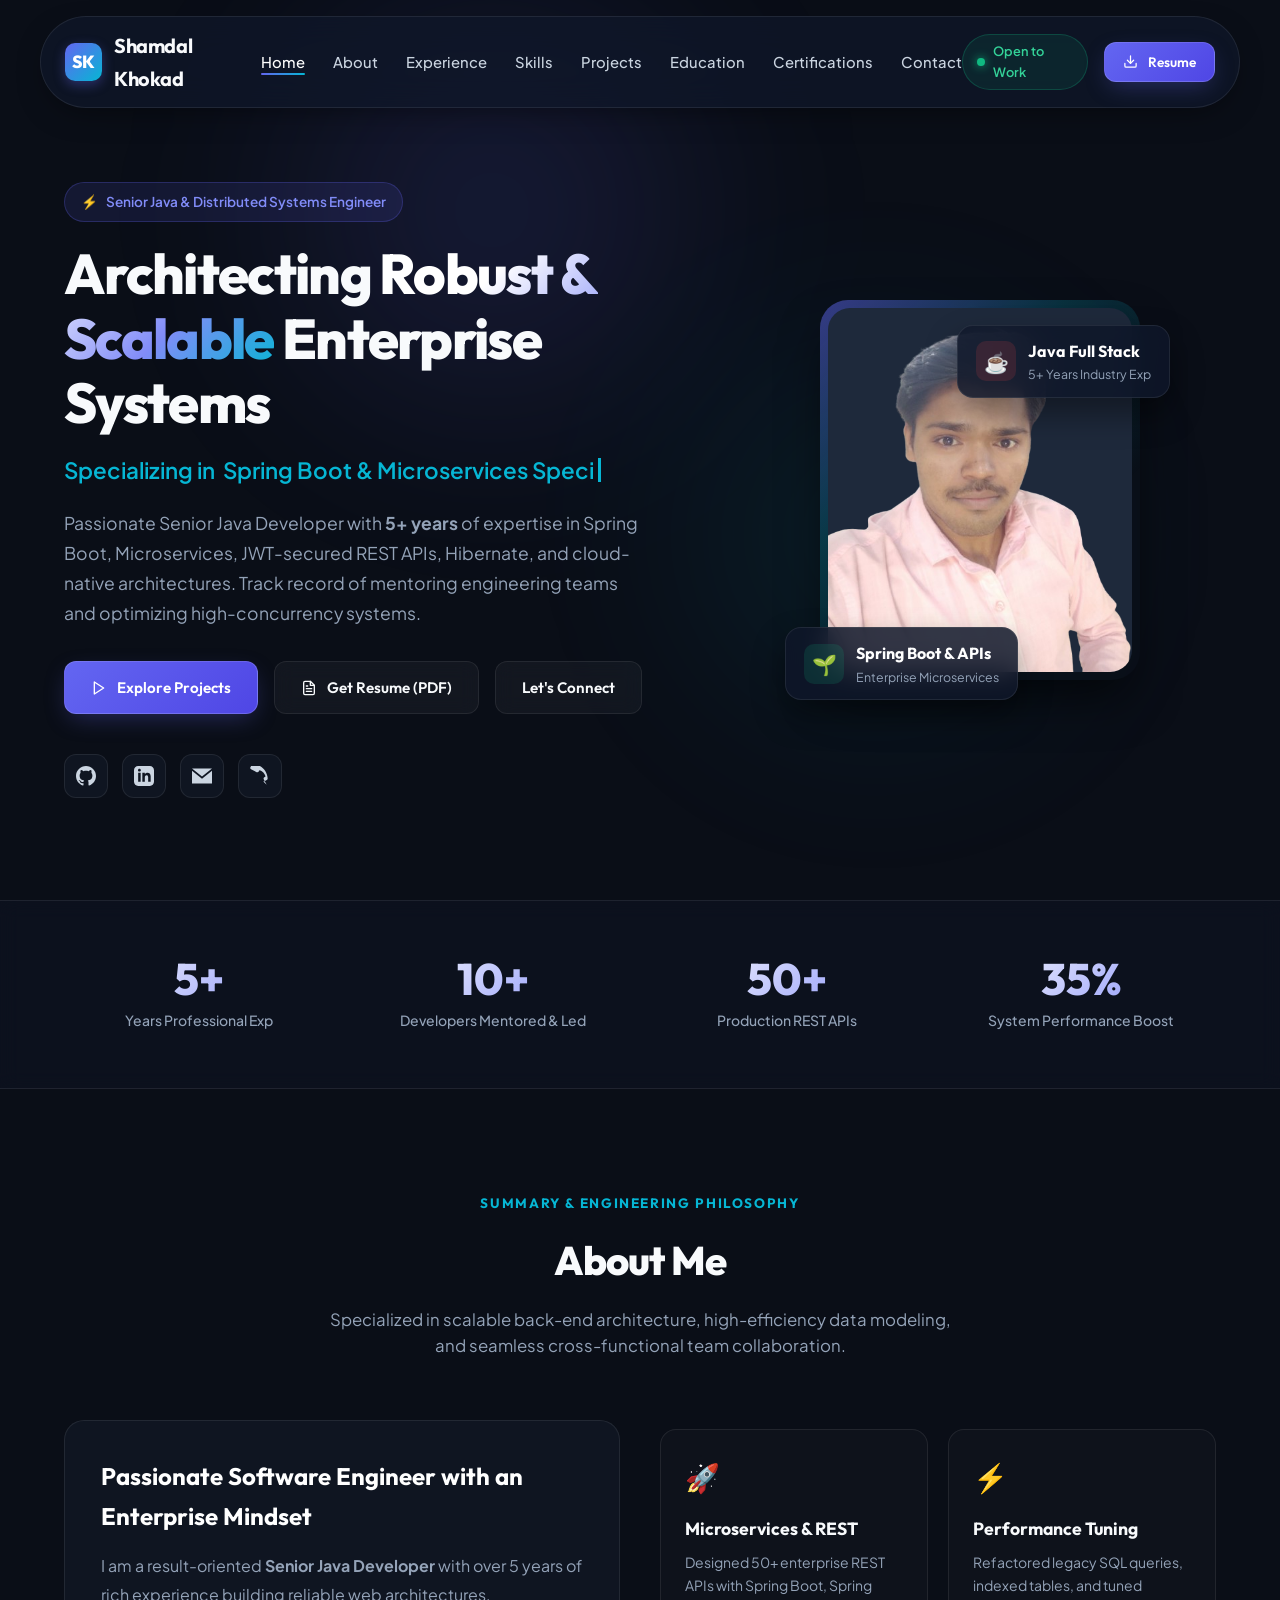
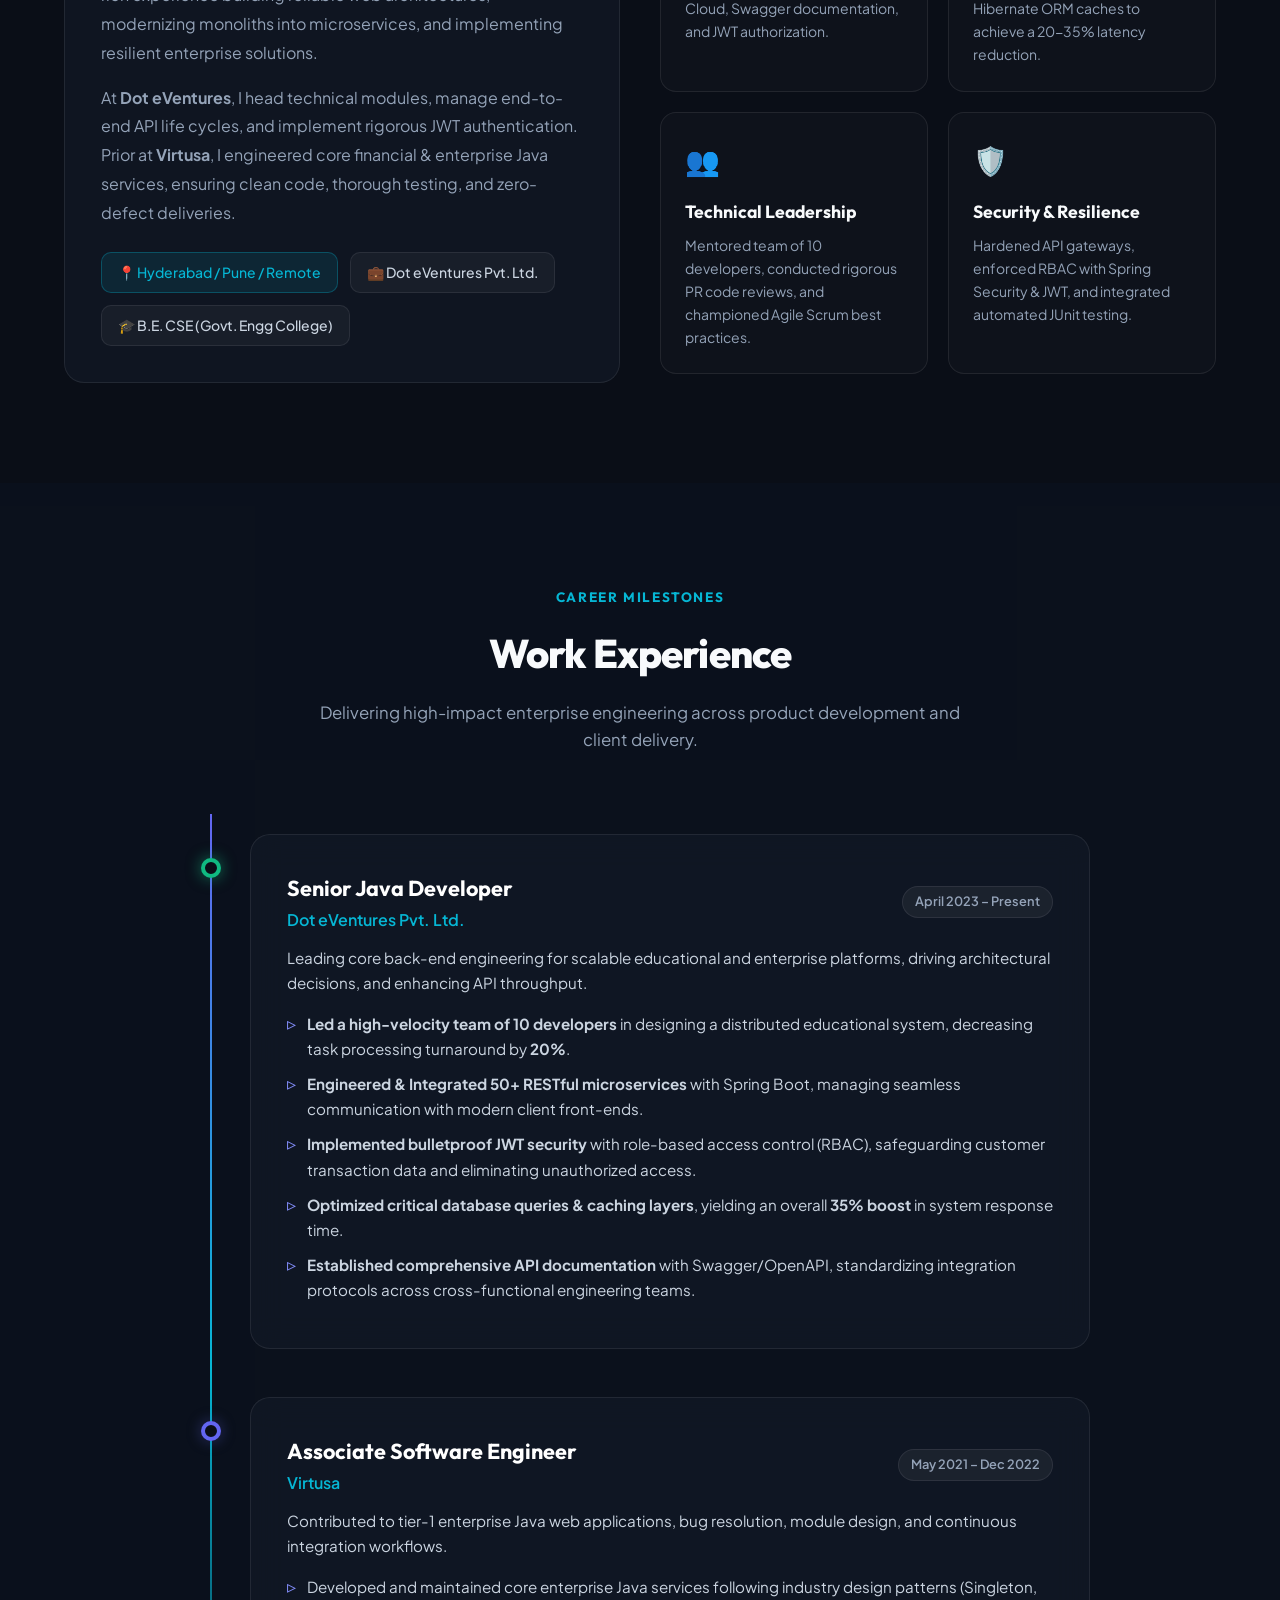
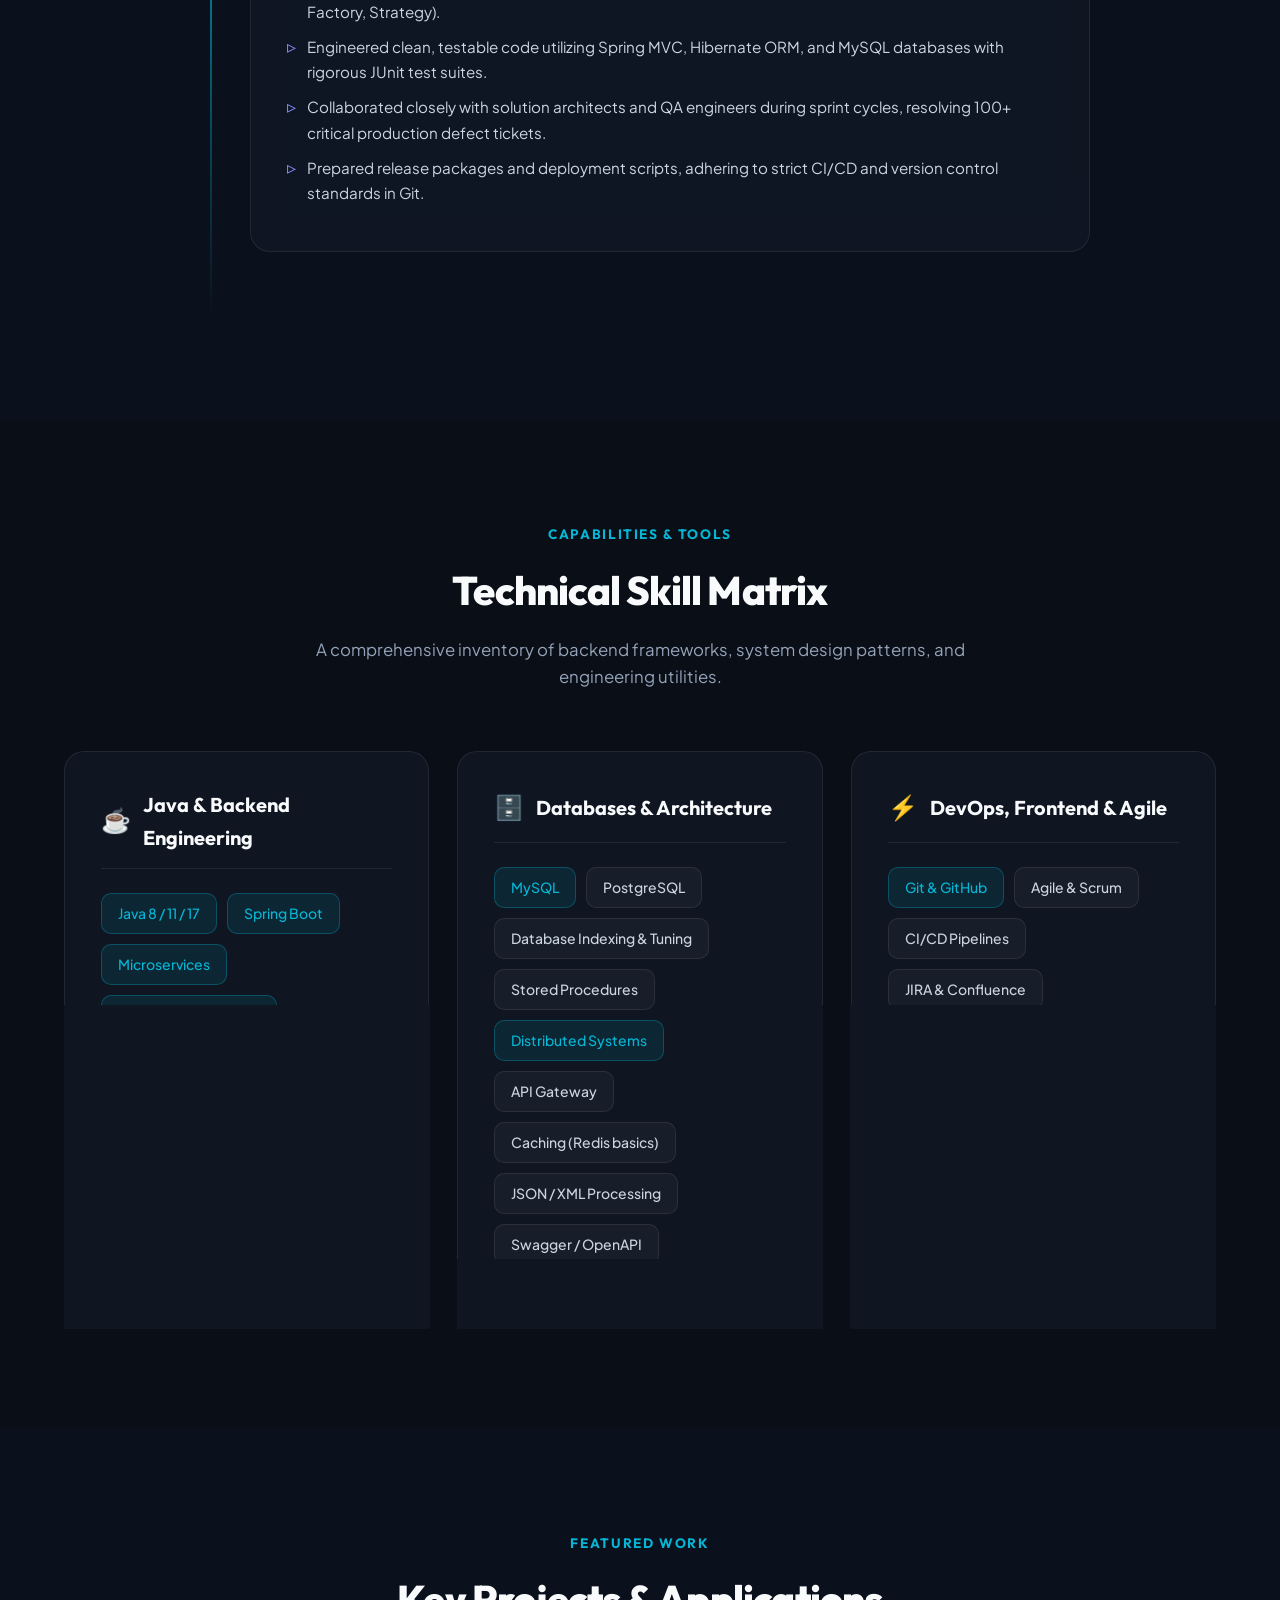
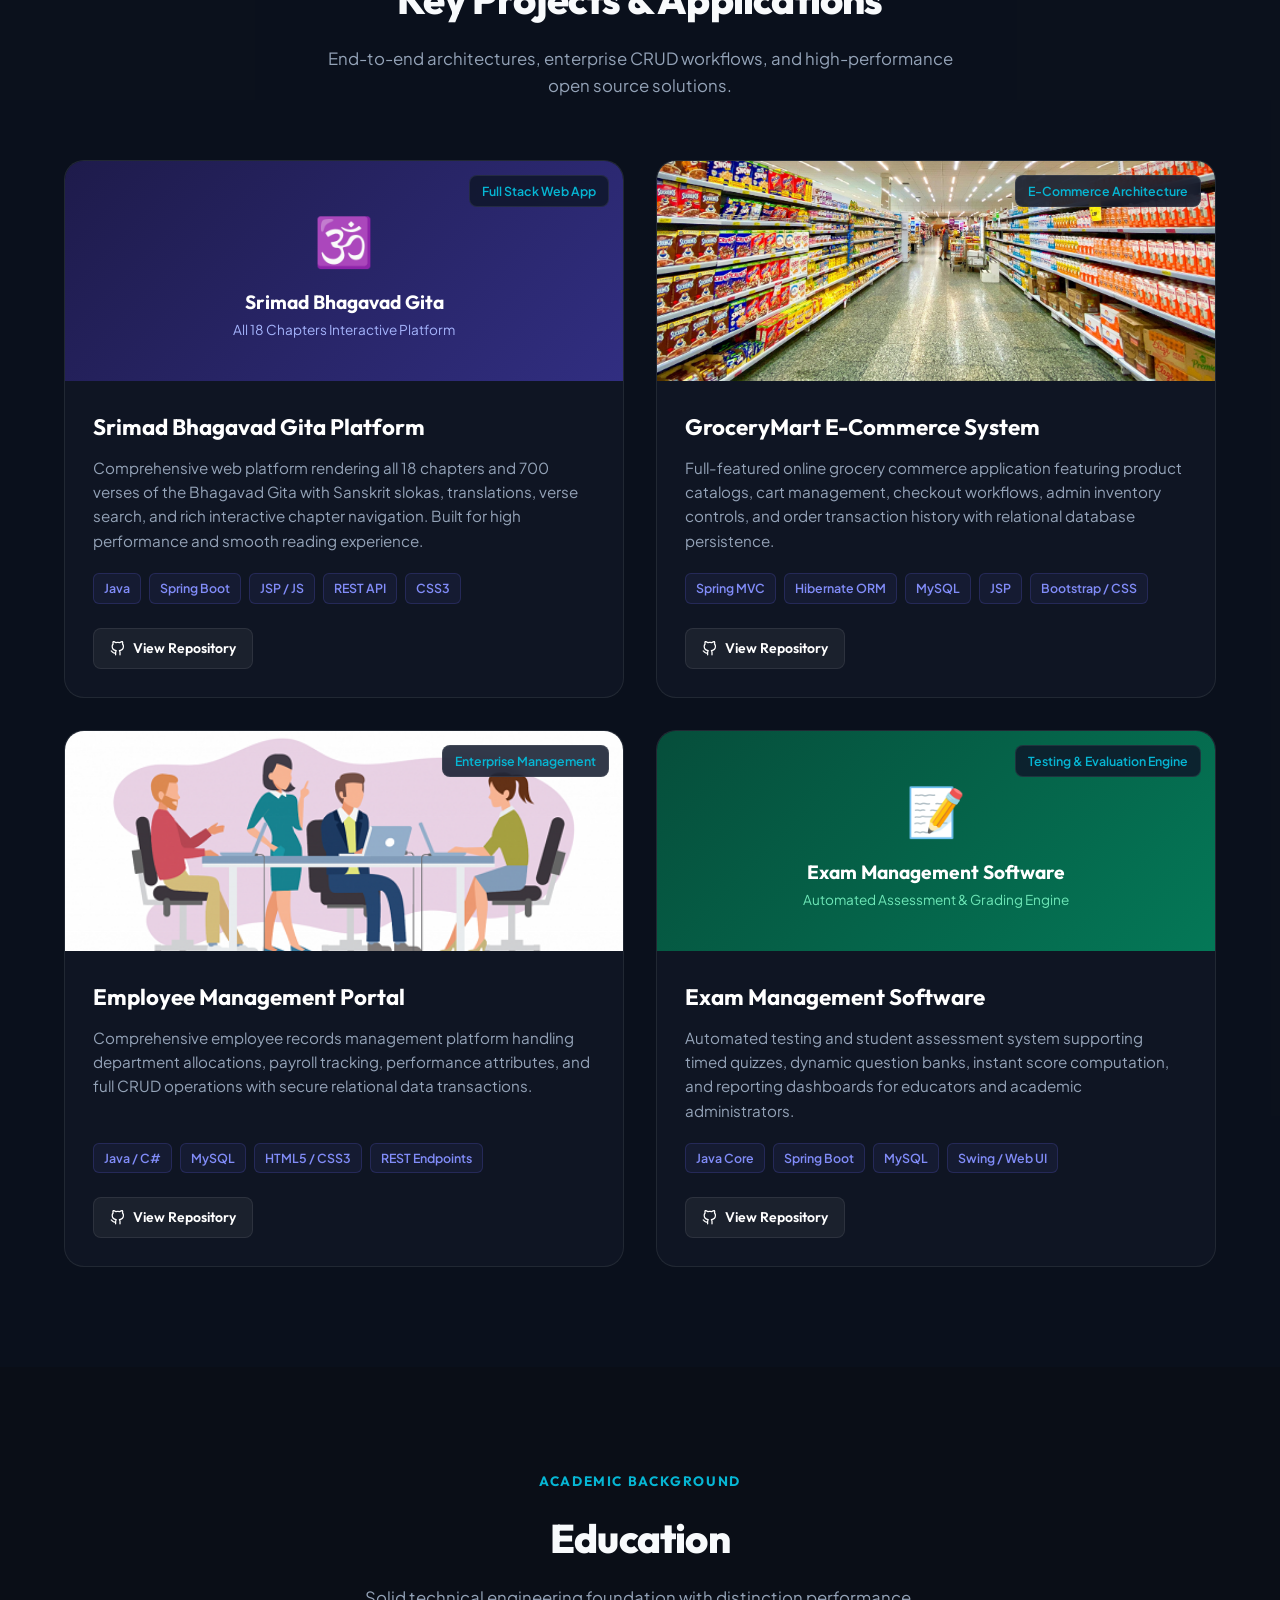
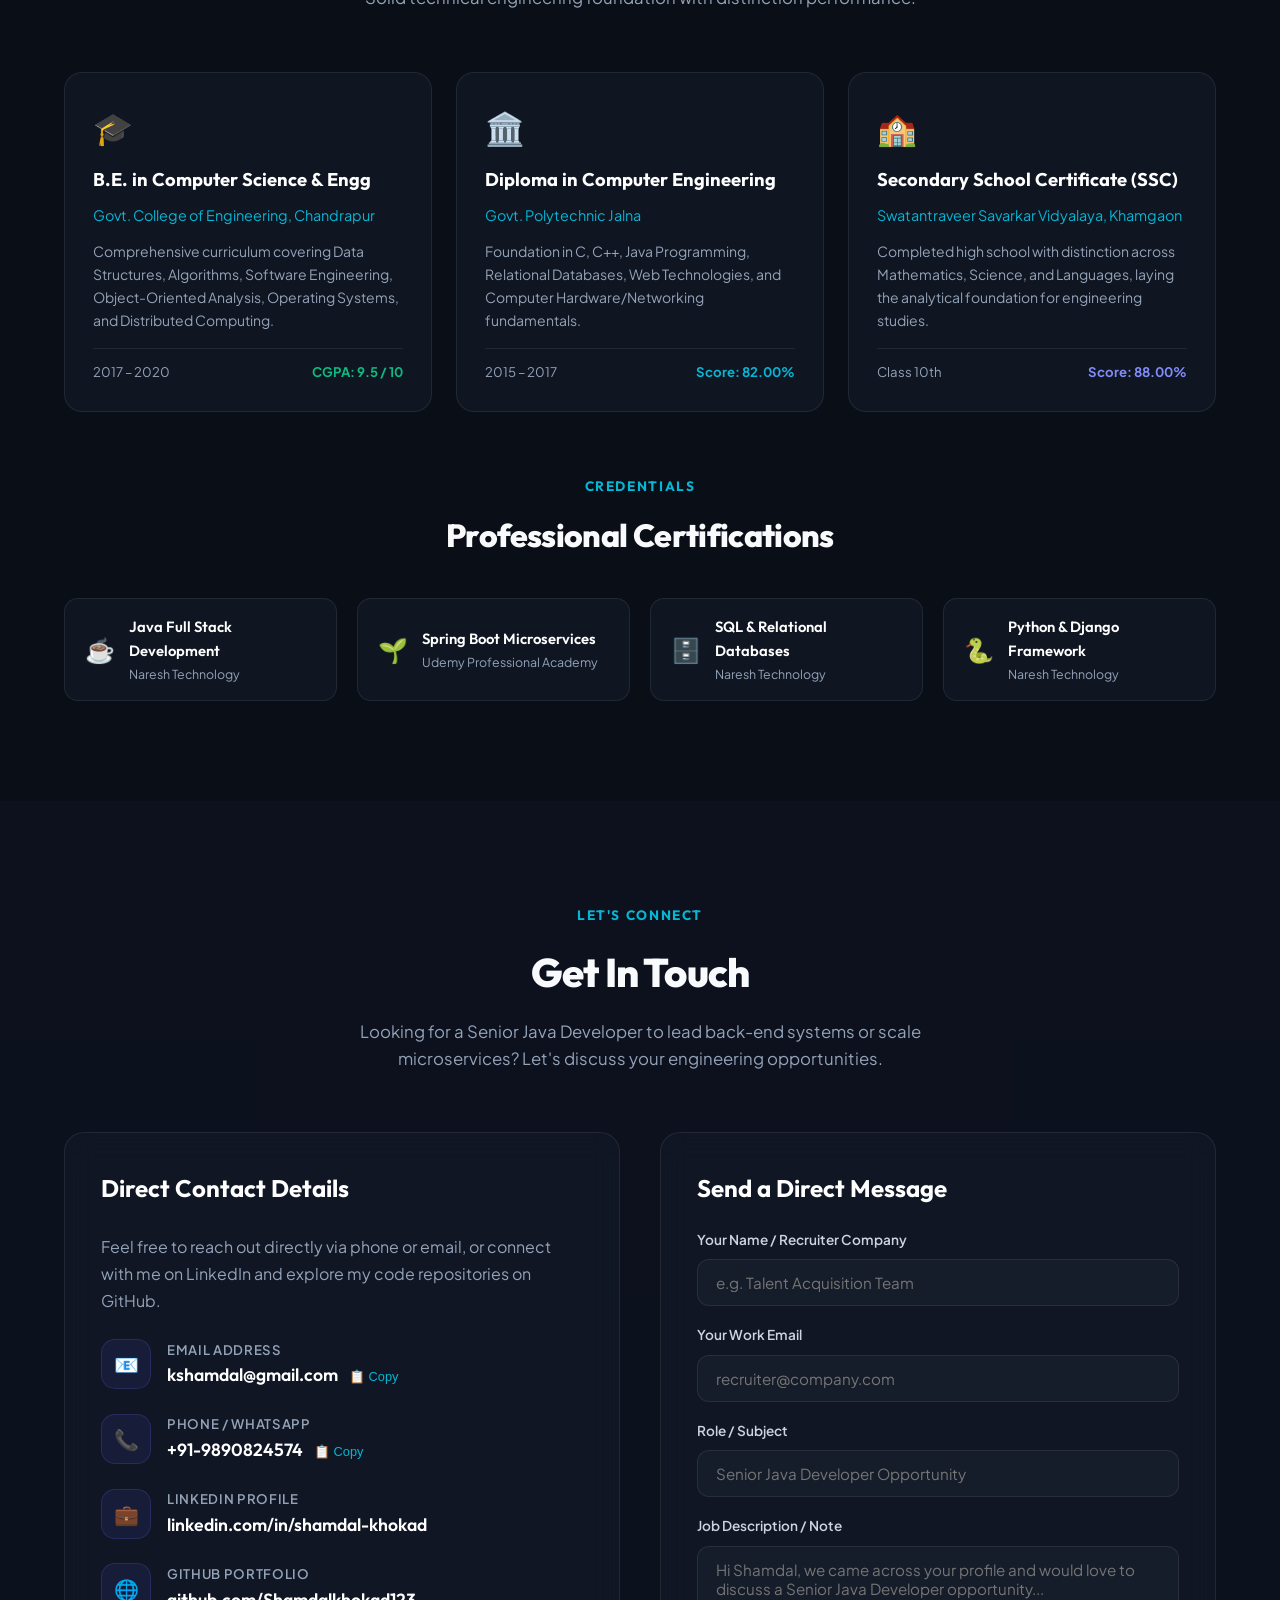
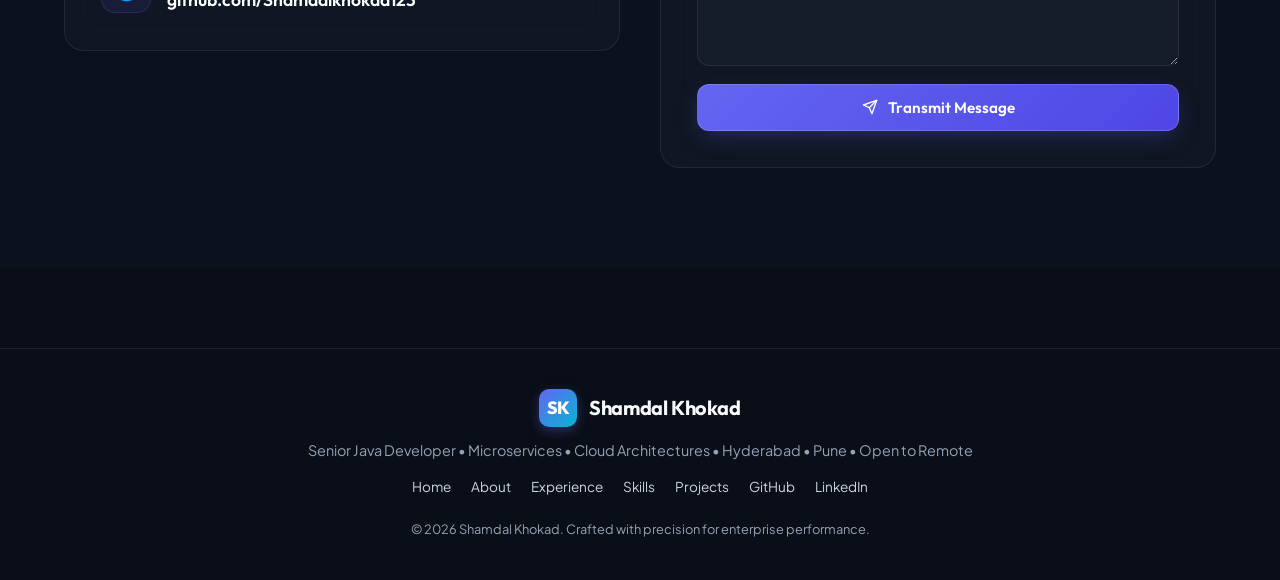
==== index.html @ 6d309935 "feat: modernize portfolio UI with dark obsidian theme, glassmorphic floating navbar, responsive layo" ====
<!DOCTYPE html>
<html lang="en">
<head>
  <meta charset="UTF-8">
  <meta name="viewport" content="width=device-width, initial-scale=1.0">
  <title>Shamdal Khokad | Senior Java Developer &amp; Full Stack Engineer</title>
  <meta name="description" content="Portfolio of Shamdal Khokad — Senior Software Engineer with 5+ years of experience specializing in Java, Spring Boot, Microservices, REST APIs, and High-Performance Cloud Architecture.">
  <link rel="icon" type="image/png" href="./src/main/resources/static/images/shamdalprofilephoto.png">

  <!-- Google Fonts & Stylesheets -->
  <link rel="preconnect" href="https://fonts.googleapis.com">
  <link rel="preconnect" href="https://fonts.gstatic.com" crossorigin>
  <link href="https://fonts.googleapis.com/css2?family=Outfit:wght@400;500;600;700;800&family=Plus+Jakarta+Sans:wght@300;400;500;600;700&family=JetBrains+Mono:wght@400;600&display=swap" rel="stylesheet">
  <link rel="stylesheet" href="./src/main/resources/static/css/welcomeCustom.css">
</head>
<body>

  <!-- Ambient Dynamic Glowing Orbs -->
  <div class="ambient-glow" aria-hidden="true"></div>

  <!-- Floating Glass Navbar -->
  <nav class="navbar" id="navbar">
    <a href="#hero" class="nav-brand">
      <div class="nav-logo-badge">SK</div>
      <span>Shamdal Khokad</span>
    </a>

    <ul class="nav-links" id="navLinks">
      <li><a href="#hero" class="nav-link active">Home</a></li>
      <li><a href="#about" class="nav-link">About</a></li>
      <li><a href="#experience" class="nav-link">Experience</a></li>
      <li><a href="#skills" class="nav-link">Skills</a></li>
      <li><a href="#projects" class="nav-link">Projects</a></li>
      <li><a href="#education" class="nav-link">Education</a></li>
      <li><a href="#certifications" class="nav-link">Certifications</a></li>
      <li><a href="#contact" class="nav-link">Contact</a></li>
    </ul>

    <div class="nav-actions">
      <div class="status-pill" title="Available for immediate Senior Java & Full Stack roles">
        <span class="status-dot"></span>
        <span>Open to Work</span>
      </div>
      <a href="./src/main/resources/static/images/Latest_Resume_2025.pdf" target="_blank" download class="btn btn-primary" style="padding: 8px 18px; font-size: 0.85rem;">
        <svg width="15" height="15" viewBox="0 0 24 24" fill="none" stroke="currentColor" stroke-width="2" stroke-linecap="round" stroke-linejoin="round"><path d="M21 15v4a2 2 0 0 1-2 2H5a2 2 0 0 1-2-2v-4"/><polyline points="7 10 12 15 17 10"/><line x1="12" y1="15" x2="12" y2="3"/></svg>
        <span>Resume</span>
      </a>
      <button class="nav-toggle" id="navToggle" aria-label="Toggle navigation">
        <svg width="24" height="24" viewBox="0 0 24 24" fill="none" stroke="currentColor" stroke-width="2" stroke-linecap="round" stroke-linejoin="round"><line x1="3" y1="12" x2="21" y2="12"/><line x1="3" y1="6" x2="21" y2="6"/><line x1="3" y1="18" x2="21" y2="18"/></svg>
      </button>
    </div>
  </nav>

  <!-- Hero Section -->
  <section class="hero" id="hero">
    <div class="container">
      <div class="hero-grid">
        <div class="hero-text-col">
          <div class="hero-badge">
            <span style="display:inline-block; animation: pulseDot 1.5s infinite;">⚡</span>
            <span>Senior Java &amp; Distributed Systems Engineer</span>
          </div>

          <h1 class="hero-title">
            Architecting <span class="gradient-text">Robust &amp; Scalable</span> Enterprise Systems
          </h1>

          <div class="hero-dynamic">
            <span>Specializing in&nbsp;</span>
            <span id="typingText" style="color: var(--accent-cyan);"></span><span class="typing-cursor"></span>
          </div>

          <p class="hero-description">
            Passionate Senior Java Developer with <strong>5+ years</strong> of expertise in Spring Boot, Microservices, JWT-secured REST APIs, Hibernate, and cloud-native architectures. Track record of mentoring engineering teams and optimizing high-concurrency systems.
          </p>

          <div class="hero-buttons">
            <a href="#projects" class="btn btn-primary">
              <svg width="16" height="16" viewBox="0 0 24 24" fill="none" stroke="currentColor" stroke-width="2" stroke-linecap="round" stroke-linejoin="round"><polygon points="5 3 19 12 5 21 5 3"/></svg>
              <span>Explore Projects</span>
            </a>
            <a href="./src/main/resources/static/images/Latest_Resume_2025.pdf" target="_blank" download class="btn btn-outline">
              <svg width="16" height="16" viewBox="0 0 24 24" fill="none" stroke="currentColor" stroke-width="2" stroke-linecap="round" stroke-linejoin="round"><path d="M14 2H6a2 2 0 0 0-2 2v16a2 2 0 0 0 2 2h12a2 2 0 0 0 2-2V8z"/><polyline points="14 2 14 8 20 8"/><line x1="16" y1="13" x2="8" y2="13"/><line x1="16" y1="17" x2="8" y2="17"/><polyline points="10 9 9 9 8 9"/></svg>
              <span>Get Resume (PDF)</span>
            </a>
            <a href="#contact" class="btn btn-outline">
              <span>Let's Connect</span>
            </a>
          </div>

          <div class="social-strip">
            <a href="https://github.com/Shamdalkhokad123" target="_blank" rel="noopener noreferrer" class="social-btn" title="GitHub Profile">
              <svg viewBox="0 0 24 24"><path d="M12 0c-6.626 0-12 5.373-12 12 0 5.302 3.438 9.8 8.207 11.387.599.111.793-.261.793-.577v-2.234c-3.338.726-4.033-1.416-4.033-1.416-.546-1.387-1.333-1.756-1.333-1.756-1.089-.745.083-.729.083-.729 1.205.084 1.839 1.237 1.839 1.237 1.07 1.834 2.807 1.304 3.492.997.107-.775.418-1.305.762-1.604-2.665-.305-5.467-1.334-5.467-5.931 0-1.311.469-2.381 1.236-3.221-.124-.303-.535-1.524.117-3.176 0 0 1.008-.322 3.301 1.23.957-.266 1.983-.399 3.003-.404 1.02.005 2.047.138 3.006.404 2.291-1.552 3.297-1.23 3.297-1.23.653 1.653.242 2.874.118 3.176.77.84 1.235 1.911 1.235 3.221 0 4.609-2.807 5.624-5.479 5.921.43.372.823 1.102.823 2.222v3.293c0 .319.192.694.801.576 4.765-1.589 8.199-6.086 8.199-11.386 0-6.627-5.373-12-12-12z"/></svg>
            </a>
            <a href="https://www.linkedin.com/in/shamdal-khokad" target="_blank" rel="noopener noreferrer" class="social-btn" title="LinkedIn Profile">
              <svg viewBox="0 0 24 24"><path d="M19 0h-14c-2.761 0-5 2.239-5 5v14c0 2.761 2.239 5 5 5h14c2.762 0 5-2.239 5-5v-14c0-2.761-2.238-5-5-5zm-11 19h-3v-11h3v11zm-1.5-12.268c-.966 0-1.75-.79-1.75-1.764s.784-1.764 1.75-1.764 1.75.79 1.75 1.764-.783 1.764-1.75 1.764zm13.5 12.268h-3v-5.604c0-3.368-4-3.113-4 0v5.604h-3v-11h3v1.765c1.396-2.586 7-2.777 7 2.476v6.759z"/></svg>
            </a>
            <a href="mailto:kshamdal@gmail.com" class="social-btn" title="Send Email">
              <svg viewBox="0 0 24 24"><path d="M12 12.713l-11.985-9.713h23.97l-11.985 9.713zm0 2.574l-12-9.725v15.438h24v-15.438l-12 9.725z"/></svg>
            </a>
            <a href="tel:+919890824574" class="social-btn" title="Phone Call">
              <svg viewBox="0 0 24 24"><path d="M20 22.621l-3.521-6.795c-.456-.88-.135-1.956.732-2.454l1.458-.838c-.375-1.427-1.397-3.411-2.67-4.685s-3.258-2.295-4.685-2.67l-.838 1.458c-.498.867-1.574 1.188-2.454.732l-6.795-3.521c-.88-.456-1.188-1.574-.732-2.454l1.5-2.61c.421-.734 1.229-1.168 2.072-1.114 9.171.587 16.518 7.934 17.105 17.105.054.843-.38 1.651-1.114 2.072l-2.61 1.5c-.88.456-1.956.135-2.454-.732z"/></svg>
            </a>
          </div>
        </div>

        <!-- Hero Visual Showcase -->
        <div class="hero-visual">
          <div class="avatar-wrapper">
            <img src="./src/main/resources/static/images/shamdalprofilephoto.png" alt="Shamdal Khokad" class="avatar-img">
            
            <!-- Floating Stat Badges -->
            <div class="float-card float-card-1">
              <div class="float-icon float-icon-spring">🌱</div>
              <div>
                <div class="float-title">Spring Boot &amp; APIs</div>
                <div class="float-sub">Enterprise Microservices</div>
              </div>
            </div>

            <div class="float-card float-card-2">
              <div class="float-icon float-icon-java">☕</div>
              <div>
                <div class="float-title">Java Full Stack</div>
                <div class="float-sub">5+ Years Industry Exp</div>
              </div>
            </div>
          </div>
        </div>
      </div>
    </div>
  </section>

  <!-- Live Metrics Counter Strip -->
  <section class="stats-strip">
    <div class="container">
      <div class="stats-grid">
        <div class="stat-item">
          <div class="stat-num"><span class="counter" data-target="5">0</span>+</div>
          <div class="stat-label">Years Professional Exp</div>
        </div>
        <div class="stat-item">
          <div class="stat-num"><span class="counter" data-target="10">0</span>+</div>
          <div class="stat-label">Developers Mentored &amp; Led</div>
        </div>
        <div class="stat-item">
          <div class="stat-num"><span class="counter" data-target="50">0</span>+</div>
          <div class="stat-label">Production REST APIs</div>
        </div>
        <div class="stat-item">
          <div class="stat-num"><span class="counter" data-target="35">0</span>%</div>
          <div class="stat-label">System Performance Boost</div>
        </div>
      </div>
    </div>
  </section>

  <!-- About Section -->
  <section class="section" id="about">
    <div class="container">
      <div class="section-header">
        <span class="section-tag">Summary &amp; Engineering Philosophy</span>
        <h2 class="section-title">About Me</h2>
        <p class="section-desc">Specialized in scalable back-end architecture, high-efficiency data modeling, and seamless cross-functional team collaboration.</p>
      </div>

      <div class="about-grid">
        <div class="glass-card">
          <h3 style="font-family: var(--font-heading); font-size: 1.5rem; margin-bottom: 16px; color: #fff;">
            Passionate Software Engineer with an Enterprise Mindset
          </h3>
          <p style="color: var(--text-muted); line-height: 1.8; margin-bottom: 16px;">
            I am a result-oriented <strong>Senior Java Developer</strong> with over 5 years of rich experience building reliable web architectures, modernizing monoliths into microservices, and implementing resilient enterprise solutions.
          </p>
          <p style="color: var(--text-muted); line-height: 1.8; margin-bottom: 24px;">
            At <strong>Dot eVentures</strong>, I head technical modules, manage end-to-end API life cycles, and implement rigorous JWT authentication. Prior at <strong>Virtusa</strong>, I engineered core financial &amp; enterprise Java services, ensuring clean code, thorough testing, and zero-defect deliveries.
          </p>
          <div style="display: flex; gap: 12px; flex-wrap: wrap;">
            <span class="skill-pill hot">📍 Hyderabad / Pune / Remote</span>
            <span class="skill-pill">💼 Dot eVentures Pvt. Ltd.</span>
            <span class="skill-pill">🎓 B.E. CSE (Govt. Engg College)</span>
          </div>
        </div>

        <div class="about-highlights">
          <div class="highlight-box">
            <span class="highlight-icon">🚀</span>
            <h4 class="highlight-title">Microservices &amp; REST</h4>
            <p class="highlight-desc">Designed 50+ enterprise REST APIs with Spring Boot, Spring Cloud, Swagger documentation, and JWT authorization.</p>
          </div>
          <div class="highlight-box">
            <span class="highlight-icon">⚡</span>
            <h4 class="highlight-title">Performance Tuning</h4>
            <p class="highlight-desc">Refactored legacy SQL queries, indexed tables, and tuned Hibernate ORM caches to achieve a 20-35% latency reduction.</p>
          </div>
          <div class="highlight-box">
            <span class="highlight-icon">👥</span>
            <h4 class="highlight-title">Technical Leadership</h4>
            <p class="highlight-desc">Mentored team of 10 developers, conducted rigorous PR code reviews, and championed Agile Scrum best practices.</p>
          </div>
          <div class="highlight-box">
            <span class="highlight-icon">🛡️</span>
            <h4 class="highlight-title">Security &amp; Resilience</h4>
            <p class="highlight-desc">Hardened API gateways, enforced RBAC with Spring Security &amp; JWT, and integrated automated JUnit testing.</p>
          </div>
        </div>
      </div>
    </div>
  </section>

  <!-- Work Experience Timeline -->
  <section class="section" id="experience" style="background: rgba(15, 23, 42, 0.3);">
    <div class="container">
      <div class="section-header">
        <span class="section-tag">Career Milestones</span>
        <h2 class="section-title">Work Experience</h2>
        <p class="section-desc">Delivering high-impact enterprise engineering across product development and client delivery.</p>
      </div>

      <div class="timeline">
        <!-- Experience 1: Dot eVentures -->
        <div class="timeline-item active">
          <div class="timeline-dot"></div>
          <div class="glass-card">
            <div class="timeline-header">
              <div>
                <h3 class="timeline-role">Senior Java Developer</h3>
                <div class="timeline-company">Dot eVentures Pvt. Ltd.</div>
              </div>
              <span class="timeline-date">April 2023 &ndash; Present</span>
            </div>
            <p style="color: var(--text-sub); font-size: 0.95rem; margin-bottom: 14px;">
              Leading core back-end engineering for scalable educational and enterprise platforms, driving architectural decisions, and enhancing API throughput.
            </p>
            <ul class="timeline-bullets">
              <li><strong>Led a high-velocity team of 10 developers</strong> in designing a distributed educational system, decreasing task processing turnaround by <strong>20%</strong>.</li>
              <li><strong>Engineered &amp; Integrated 50+ RESTful microservices</strong> with Spring Boot, managing seamless communication with modern client front-ends.</li>
              <li><strong>Implemented bulletproof JWT security</strong> with role-based access control (RBAC), safeguarding customer transaction data and eliminating unauthorized access.</li>
              <li><strong>Optimized critical database queries &amp; caching layers</strong>, yielding an overall <strong>35% boost</strong> in system response time.</li>
              <li><strong>Established comprehensive API documentation</strong> with Swagger/OpenAPI, standardizing integration protocols across cross-functional engineering teams.</li>
            </ul>
          </div>
        </div>

        <!-- Experience 2: Virtusa -->
        <div class="timeline-item">
          <div class="timeline-dot"></div>
          <div class="glass-card">
            <div class="timeline-header">
              <div>
                <h3 class="timeline-role">Associate Software Engineer</h3>
                <div class="timeline-company">Virtusa</div>
              </div>
              <span class="timeline-date">May 2021 &ndash; Dec 2022</span>
            </div>
            <p style="color: var(--text-sub); font-size: 0.95rem; margin-bottom: 14px;">
              Contributed to tier-1 enterprise Java web applications, bug resolution, module design, and continuous integration workflows.
            </p>
            <ul class="timeline-bullets">
              <li>Developed and maintained core enterprise Java services following industry design patterns (Singleton, Factory, Strategy).</li>
              <li>Engineered clean, testable code utilizing Spring MVC, Hibernate ORM, and MySQL databases with rigorous JUnit test suites.</li>
              <li>Collaborated closely with solution architects and QA engineers during sprint cycles, resolving 100+ critical production defect tickets.</li>
              <li>Prepared release packages and deployment scripts, adhering to strict CI/CD and version control standards in Git.</li>
            </ul>
          </div>
        </div>
      </div>
    </div>
  </section>

  <!-- Technical Skills Matrix -->
  <section class="section" id="skills">
    <div class="container">
      <div class="section-header">
        <span class="section-tag">Capabilities &amp; Tools</span>
        <h2 class="section-title">Technical Skill Matrix</h2>
        <p class="section-desc">A comprehensive inventory of backend frameworks, system design patterns, and engineering utilities.</p>
      </div>

      <div class="skills-grid">
        <!-- Backend Card -->
        <div class="glass-card">
          <div class="skill-category-title">
            <span style="font-size: 1.5rem;">☕</span>
            <span>Java &amp; Backend Engineering</span>
          </div>
          <div class="skill-badges">
            <span class="skill-pill hot">Java 8 / 11 / 17</span>
            <span class="skill-pill hot">Spring Boot</span>
            <span class="skill-pill hot">Microservices</span>
            <span class="skill-pill hot">RESTful Web Services</span>
            <span class="skill-pill">Spring MVC</span>
            <span class="skill-pill">Spring Security &amp; JWT</span>
            <span class="skill-pill">Hibernate / JPA</span>
            <span class="skill-pill">Design Patterns</span>
            <span class="skill-pill">Multithreading &amp; Concurrency</span>
            <span class="skill-pill">JUnit &amp; Mockito</span>
            <span class="skill-pill">Maven &amp; Gradle</span>
          </div>
        </div>

        <!-- Database & Cloud Card -->
        <div class="glass-card">
          <div class="skill-category-title">
            <span style="font-size: 1.5rem;">🗄️</span>
            <span>Databases &amp; Architecture</span>
          </div>
          <div class="skill-badges">
            <span class="skill-pill hot">MySQL</span>
            <span class="skill-pill">PostgreSQL</span>
            <span class="skill-pill">Database Indexing &amp; Tuning</span>
            <span class="skill-pill">Stored Procedures</span>
            <span class="skill-pill hot">Distributed Systems</span>
            <span class="skill-pill">API Gateway</span>
            <span class="skill-pill">Caching (Redis basics)</span>
            <span class="skill-pill">JSON / XML Processing</span>
            <span class="skill-pill">Swagger / OpenAPI</span>
          </div>
        </div>

        <!-- Frontend & DevOps Card -->
        <div class="glass-card">
          <div class="skill-category-title">
            <span style="font-size: 1.5rem;">⚡</span>
            <span>DevOps, Frontend &amp; Agile</span>
          </div>
          <div class="skill-badges">
            <span class="skill-pill hot">Git &amp; GitHub</span>
            <span class="skill-pill">Agile &amp; Scrum</span>
            <span class="skill-pill">CI/CD Pipelines</span>
            <span class="skill-pill">JIRA &amp; Confluence</span>
            <span class="skill-pill">JavaScript (ES6+)</span>
            <span class="skill-pill">HTML5 &amp; CSS3</span>
            <span class="skill-pill">JSP &amp; Thymeleaf</span>
            <span class="skill-pill">Postman API Testing</span>
            <span class="skill-pill">Linux Shell</span>
          </div>
        </div>
      </div>
    </div>
  </section>

  <!-- Featured Projects Showcase -->
  <section class="section" id="projects" style="background: rgba(15, 23, 42, 0.3);">
    <div class="container">
      <div class="section-header">
        <span class="section-tag">Featured Work</span>
        <h2 class="section-title">Key Projects &amp; Applications</h2>
        <p class="section-desc">End-to-end architectures, enterprise CRUD workflows, and high-performance open source solutions.</p>
      </div>

      <div class="projects-grid">
        <!-- Project 1: Bhagavad Gita App -->
        <div class="project-card">
          <div class="project-media" style="background: linear-gradient(135deg, #1e1b4b, #312e81); display:flex; align-items:center; justify-content:center; text-align:center; padding: 20px;">
            <div style="color: #c7d2fe;">
              <div style="font-size: 3rem; margin-bottom: 8px;">🕉️</div>
              <div style="font-family: var(--font-heading); font-weight:700; font-size:1.2rem; color:#fff;">Srimad Bhagavad Gita</div>
              <div style="font-size: 0.85rem; color: #a5b4fc;">All 18 Chapters Interactive Platform</div>
            </div>
            <span class="project-badge-top">Full Stack Web App</span>
          </div>
          <div class="project-content">
            <h3 class="project-title">Srimad Bhagavad Gita Platform</h3>
            <p class="project-desc">
              Comprehensive web platform rendering all 18 chapters and 700 verses of the Bhagavad Gita with Sanskrit slokas, translations, verse search, and rich interactive chapter navigation. Built for high performance and smooth reading experience.
            </p>
            <div class="project-tags">
              <span class="project-tag">Java</span>
              <span class="project-tag">Spring Boot</span>
              <span class="project-tag">JSP / JS</span>
              <span class="project-tag">REST API</span>
              <span class="project-tag">CSS3</span>
            </div>
            <div class="project-actions">
              <a href="https://github.com/Shamdalkhokad123/Srimad-Bhagavad-Gita-All-18-Chapters" target="_blank" rel="noopener noreferrer" class="project-link-btn">
                <svg width="15" height="15" viewBox="0 0 24 24" fill="none" stroke="currentColor" stroke-width="2" stroke-linecap="round" stroke-linejoin="round"><path d="M9 19c-5 1.5-5-2.5-7-3m14 6v-3.87a3.37 3.37 0 0 0-.94-2.61c3.14-.35 6.44-1.54 6.44-7A5.44 5.44 0 0 0 20 4.77 5.07 5.07 0 0 0 19.91 1S18.73.65 16 2.48a13.38 13.38 0 0 0-7 0C6.27.65 5.09 1 5.09 1A5.07 5.07 0 0 0 5 4.77a5.44 5.44 0 0 0-1.5 3.78c0 5.42 3.3 6.61 6.44 7A3.37 3.37 0 0 0 9 18.13V22"/></svg>
                <span>View Repository</span>
              </a>
            </div>
          </div>
        </div>

        <!-- Project 2: Grocery Mart -->
        <div class="project-card">
          <div class="project-media">
            <img src="./src/main/resources/static/images/grocerymart111.jpg" alt="Grocery Mart Web Application">
            <span class="project-badge-top">E-Commerce Architecture</span>
          </div>
          <div class="project-content">
            <h3 class="project-title">GroceryMart E-Commerce System</h3>
            <p class="project-desc">
              Full-featured online grocery commerce application featuring product catalogs, cart management, checkout workflows, admin inventory controls, and order transaction history with relational database persistence.
            </p>
            <div class="project-tags">
              <span class="project-tag">Spring MVC</span>
              <span class="project-tag">Hibernate ORM</span>
              <span class="project-tag">MySQL</span>
              <span class="project-tag">JSP</span>
              <span class="project-tag">Bootstrap / CSS</span>
            </div>
            <div class="project-actions">
              <a href="https://github.com/Shamdalkhokad123/GroceryMart" target="_blank" rel="noopener noreferrer" class="project-link-btn">
                <svg width="15" height="15" viewBox="0 0 24 24" fill="none" stroke="currentColor" stroke-width="2" stroke-linecap="round" stroke-linejoin="round"><path d="M9 19c-5 1.5-5-2.5-7-3m14 6v-3.87a3.37 3.37 0 0 0-.94-2.61c3.14-.35 6.44-1.54 6.44-7A5.44 5.44 0 0 0 20 4.77 5.07 5.07 0 0 0 19.91 1S18.73.65 16 2.48a13.38 13.38 0 0 0-7 0C6.27.65 5.09 1 5.09 1A5.07 5.07 0 0 0 5 4.77a5.44 5.44 0 0 0-1.5 3.78c0 5.42 3.3 6.61 6.44 7A3.37 3.37 0 0 0 9 18.13V22"/></svg>
                <span>View Repository</span>
              </a>
            </div>
          </div>
        </div>

        <!-- Project 3: Employee Management System -->
        <div class="project-card">
          <div class="project-media">
            <img src="./src/main/resources/static/images/employeemanagementsystem.png" alt="Employee Management System">
            <span class="project-badge-top">Enterprise Management</span>
          </div>
          <div class="project-content">
            <h3 class="project-title">Employee Management Portal</h3>
            <p class="project-desc">
              Comprehensive employee records management platform handling department allocations, payroll tracking, performance attributes, and full CRUD operations with secure relational data transactions.
            </p>
            <div class="project-tags">
              <span class="project-tag">Java / C#</span>
              <span class="project-tag">MySQL</span>
              <span class="project-tag">HTML5 / CSS3</span>
              <span class="project-tag">REST Endpoints</span>
            </div>
            <div class="project-actions">
              <a href="https://github.com/Shamdalkhokad123/Employee-management-sham" target="_blank" rel="noopener noreferrer" class="project-link-btn">
                <svg width="15" height="15" viewBox="0 0 24 24" fill="none" stroke="currentColor" stroke-width="2" stroke-linecap="round" stroke-linejoin="round"><path d="M9 19c-5 1.5-5-2.5-7-3m14 6v-3.87a3.37 3.37 0 0 0-.94-2.61c3.14-.35 6.44-1.54 6.44-7A5.44 5.44 0 0 0 20 4.77 5.07 5.07 0 0 0 19.91 1S18.73.65 16 2.48a13.38 13.38 0 0 0-7 0C6.27.65 5.09 1 5.09 1A5.07 5.07 0 0 0 5 4.77a5.44 5.44 0 0 0-1.5 3.78c0 5.42 3.3 6.61 6.44 7A3.37 3.37 0 0 0 9 18.13V22"/></svg>
                <span>View Repository</span>
              </a>
            </div>
          </div>
        </div>

        <!-- Project 4: Exam Management Software -->
        <div class="project-card">
          <div class="project-media" style="background: linear-gradient(135deg, #064e3b, #047857); display:flex; align-items:center; justify-content:center; text-align:center; padding: 20px;">
            <div style="color: #a7f3d0;">
              <div style="font-size: 3rem; margin-bottom: 8px;">📝</div>
              <div style="font-family: var(--font-heading); font-weight:700; font-size:1.2rem; color:#fff;">Exam Management Software</div>
              <div style="font-size: 0.85rem; color: #6ee7b7;">Automated Assessment &amp; Grading Engine</div>
            </div>
            <span class="project-badge-top">Testing &amp; Evaluation Engine</span>
          </div>
          <div class="project-content">
            <h3 class="project-title">Exam Management Software</h3>
            <p class="project-desc">
              Automated testing and student assessment system supporting timed quizzes, dynamic question banks, instant score computation, and reporting dashboards for educators and academic administrators.
            </p>
            <div class="project-tags">
              <span class="project-tag">Java Core</span>
              <span class="project-tag">Spring Boot</span>
              <span class="project-tag">MySQL</span>
              <span class="project-tag">Swing / Web UI</span>
            </div>
            <div class="project-actions">
              <a href="https://github.com/Shamdalkhokad123/Exam-Management-Software" target="_blank" rel="noopener noreferrer" class="project-link-btn">
                <svg width="15" height="15" viewBox="0 0 24 24" fill="none" stroke="currentColor" stroke-width="2" stroke-linecap="round" stroke-linejoin="round"><path d="M9 19c-5 1.5-5-2.5-7-3m14 6v-3.87a3.37 3.37 0 0 0-.94-2.61c3.14-.35 6.44-1.54 6.44-7A5.44 5.44 0 0 0 20 4.77 5.07 5.07 0 0 0 19.91 1S18.73.65 16 2.48a13.38 13.38 0 0 0-7 0C6.27.65 5.09 1 5.09 1A5.07 5.07 0 0 0 5 4.77a5.44 5.44 0 0 0-1.5 3.78c0 5.42 3.3 6.61 6.44 7A3.37 3.37 0 0 0 9 18.13V22"/></svg>
                <span>View Repository</span>
              </a>
            </div>
          </div>
        </div>
      </div>
    </div>
  </section>

  <!-- Education & Certifications Section -->
  <section class="section" id="education">
    <div class="container">
      <div class="section-header">
        <span class="section-tag">Academic Background</span>
        <h2 class="section-title">Education</h2>
        <p class="section-desc">Solid technical engineering foundation with distinction performance.</p>
      </div>

      <div class="edu-grid">
        <div class="edu-card">
          <div style="font-size: 2rem; margin-bottom: 12px;">🎓</div>
          <h3 class="edu-degree">B.E. in Computer Science &amp; Engg</h3>
          <div class="edu-inst">Govt. College of Engineering, Chandrapur</div>
          <p style="color: var(--text-muted); font-size: 0.875rem; margin-bottom: 16px;">
            Comprehensive curriculum covering Data Structures, Algorithms, Software Engineering, Object-Oriented Analysis, Operating Systems, and Distributed Computing.
          </p>
          <div class="edu-meta">
            <span>2017 &ndash; 2020</span>
            <strong style="color: var(--accent-emerald);">CGPA: 9.5 / 10</strong>
          </div>
        </div>

        <div class="edu-card">
          <div style="font-size: 2rem; margin-bottom: 12px;">🏛️</div>
          <h3 class="edu-degree">Diploma in Computer Engineering</h3>
          <div class="edu-inst">Govt. Polytechnic Jalna</div>
          <p style="color: var(--text-muted); font-size: 0.875rem; margin-bottom: 16px;">
            Foundation in C, C++, Java Programming, Relational Databases, Web Technologies, and Computer Hardware/Networking fundamentals.
          </p>
          <div class="edu-meta">
            <span>2015 &ndash; 2017</span>
            <strong style="color: var(--accent-cyan);">Score: 82.00%</strong>
          </div>
        </div>

        <div class="edu-card">
          <div style="font-size: 2rem; margin-bottom: 12px;">🏫</div>
          <h3 class="edu-degree">Secondary School Certificate (SSC)</h3>
          <div class="edu-inst">Swatantraveer Savarkar Vidyalaya, Khamgaon</div>
          <p style="color: var(--text-muted); font-size: 0.875rem; margin-bottom: 16px;">
            Completed high school with distinction across Mathematics, Science, and Languages, laying the analytical foundation for engineering studies.
          </p>
          <div class="edu-meta">
            <span>Class 10th</span>
            <strong style="color: var(--primary-light);">Score: 88.00%</strong>
          </div>
        </div>
      </div>

      <!-- Certifications Sub-block -->
      <div id="certifications" style="margin-top: 60px;">
        <div class="section-header" style="margin-bottom: 36px;">
          <span class="section-tag">Credentials</span>
          <h2 class="section-title" style="font-size: 2rem;">Professional Certifications</h2>
        </div>

        <div class="certs-grid">
          <div class="cert-pill-card">
            <span class="cert-icon">☕</span>
            <div>
              <div class="cert-name">Java Full Stack Development</div>
              <div class="cert-issuer">Naresh Technology</div>
            </div>
          </div>

          <div class="cert-pill-card">
            <span class="cert-icon">🌱</span>
            <div>
              <div class="cert-name">Spring Boot Microservices</div>
              <div class="cert-issuer">Udemy Professional Academy</div>
            </div>
          </div>

          <div class="cert-pill-card">
            <span class="cert-icon">🗄️</span>
            <div>
              <div class="cert-name">SQL &amp; Relational Databases</div>
              <div class="cert-issuer">Naresh Technology</div>
            </div>
          </div>

          <div class="cert-pill-card">
            <span class="cert-icon">🐍</span>
            <div>
              <div class="cert-name">Python &amp; Django Framework</div>
              <div class="cert-issuer">Naresh Technology</div>
            </div>
          </div>
        </div>
      </div>
    </div>
  </section>

  <!-- Contact & Get In Touch Section -->
  <section class="section" id="contact" style="background: rgba(15, 23, 42, 0.4);">
    <div class="container">
      <div class="section-header">
        <span class="section-tag">Let's Connect</span>
        <h2 class="section-title">Get In Touch</h2>
        <p class="section-desc">Looking for a Senior Java Developer to lead back-end systems or scale microservices? Let's discuss your engineering opportunities.</p>
      </div>

      <div class="contact-wrapper">
        <div class="glass-card contact-info-card">
          <h3 style="font-family: var(--font-heading); font-size: 1.5rem; color: #fff;">Direct Contact Details</h3>
          <p style="color: var(--text-muted); line-height: 1.7;">
            Feel free to reach out directly via phone or email, or connect with me on LinkedIn and explore my code repositories on GitHub.
          </p>

          <div class="contact-item">
            <div class="contact-icon-box">📧</div>
            <div>
              <div class="contact-item-title">Email Address</div>
              <a href="mailto:kshamdal@gmail.com" class="contact-item-value" id="emailLink">kshamdal@gmail.com</a>
              <button class="copy-btn" onclick="copyText('kshamdal@gmail.com', this)" title="Copy Email" style="margin-left: 8px; background: transparent; border: none; color: var(--accent-cyan); cursor: pointer; font-size: 0.8rem;">📋 Copy</button>
            </div>
          </div>

          <div class="contact-item">
            <div class="contact-icon-box">📞</div>
            <div>
              <div class="contact-item-title">Phone / WhatsApp</div>
              <a href="tel:+919890824574" class="contact-item-value">+91-9890824574</a>
              <button class="copy-btn" onclick="copyText('+919890824574', this)" title="Copy Phone" style="margin-left: 8px; background: transparent; border: none; color: var(--accent-cyan); cursor: pointer; font-size: 0.8rem;">📋 Copy</button>
            </div>
          </div>

          <div class="contact-item">
            <div class="contact-icon-box">💼</div>
            <div>
              <div class="contact-item-title">LinkedIn Profile</div>
              <a href="https://www.linkedin.com/in/shamdal-khokad" target="_blank" rel="noopener noreferrer" class="contact-item-value">linkedin.com/in/shamdal-khokad</a>
            </div>
          </div>

          <div class="contact-item">
            <div class="contact-icon-box">🌐</div>
            <div>
              <div class="contact-item-title">GitHub Portfolio</div>
              <a href="https://github.com/Shamdalkhokad123" target="_blank" rel="noopener noreferrer" class="contact-item-value">github.com/Shamdalkhokad123</a>
            </div>
          </div>
        </div>

        <!-- Interactive Contact Form -->
        <div class="glass-card">
          <h3 style="font-family: var(--font-heading); font-size: 1.5rem; color: #fff; margin-bottom: 20px;">Send a Direct Message</h3>
          <form class="contact-form" id="contactForm" onsubmit="handleContactSubmit(event)">
            <div class="form-group">
              <label for="name">Your Name / Recruiter Company</label>
              <input type="text" id="name" class="form-control" placeholder="e.g. Talent Acquisition Team" required>
            </div>
            <div class="form-group">
              <label for="email">Your Work Email</label>
              <input type="email" id="email" class="form-control" placeholder="recruiter@company.com" required>
            </div>
            <div class="form-group">
              <label for="subject">Role / Subject</label>
              <input type="text" id="subject" class="form-control" placeholder="Senior Java Developer Opportunity" required>
            </div>
            <div class="form-group">
              <label for="message">Job Description / Note</label>
              <textarea id="message" class="form-control" placeholder="Hi Shamdal, we came across your profile and would love to discuss a Senior Java Developer opportunity..." required></textarea>
            </div>
            <button type="submit" class="btn btn-primary" style="width: 100%;">
              <svg width="16" height="16" viewBox="0 0 24 24" fill="none" stroke="currentColor" stroke-width="2" stroke-linecap="round" stroke-linejoin="round"><line x1="22" y1="2" x2="11" y2="13"/><polygon points="22 2 15 22 11 13 2 9 22 2"/></svg>
              <span>Transmit Message</span>
            </button>
            <div id="formFeedback" style="display: none; padding: 12px; border-radius: 8px; font-size: 0.9rem; text-align: center; margin-top: 10px;"></div>
          </form>
        </div>
      </div>
    </div>
  </section>

  <!-- Modern Clean Footer -->
  <footer class="footer">
    <div class="container">
      <div class="nav-brand" style="justify-content: center; margin-bottom: 12px;">
        <div class="nav-logo-badge">SK</div>
        <span>Shamdal Khokad</span>
      </div>
      <p class="footer-text">
        Senior Java Developer &bull; Microservices &bull; Cloud Architectures &bull; Hyderabad &bull; Pune &bull; Open to Remote
      </p>
      <div class="footer-links">
        <a href="#hero">Home</a>
        <a href="#about">About</a>
        <a href="#experience">Experience</a>
        <a href="#skills">Skills</a>
        <a href="#projects">Projects</a>
        <a href="https://github.com/Shamdalkhokad123" target="_blank" rel="noopener noreferrer">GitHub</a>
        <a href="https://www.linkedin.com/in/shamdal-khokad" target="_blank" rel="noopener noreferrer">LinkedIn</a>
      </div>
      <p style="color: var(--text-muted); font-size: 0.8rem; margin-top: 20px;">
        &copy; 2026 Shamdal Khokad. Crafted with precision for enterprise performance.
      </p>
    </div>
  </footer>

  <!-- Interactive JavaScript -->
  <script>
    // Typing Animation
    const roles = [
      "Spring Boot & Microservices Specialist",
      "High-Performance REST API Engineer",
      "Enterprise Full Stack Developer",
      "Distributed Systems Architect"
    ];
    let roleIdx = 0;
    let charIdx = 0;
    let isDeleting = false;
    const typingElem = document.getElementById("typingText");

    function typeEffect() {
      if (!typingElem) return;
      const currentRole = roles[roleIdx];
      
      if (isDeleting) {
        typingElem.textContent = currentRole.substring(0, charIdx - 1);
        charIdx--;
      } else {
        typingElem.textContent = currentRole.substring(0, charIdx + 1);
        charIdx++;
      }

      let speed = isDeleting ? 40 : 80;

      if (!isDeleting && charIdx === currentRole.length) {
        speed = 1800; // Pause at end of text
        isDeleting = true;
      } else if (isDeleting && charIdx === 0) {
        isDeleting = false;
        roleIdx = (roleIdx + 1) % roles.length;
        speed = 400; // Pause before typing next
      }

      setTimeout(typeEffect, speed);
    }

    // Number Counter Animation
    function animateCounters() {
      const counters = document.querySelectorAll(".counter");
      const speed = 40;

      counters.forEach(counter => {
        const updateCount = () => {
          const target = +counter.getAttribute("data-target");
          const count = +counter.innerText;
          const inc = target / speed;

          if (count < target) {
            counter.innerText = Math.ceil(count + inc);
            setTimeout(updateCount, 30);
          } else {
            counter.innerText = target;
          }
        };
        updateCount();
      });
    }

    // Intersection Observer for Counters
    const statsSection = document.querySelector(".stats-strip");
    if (statsSection) {
      let triggered = false;
      const observer = new IntersectionObserver((entries) => {
        entries.forEach(entry => {
          if (entry.isIntersecting && !triggered) {
            triggered = true;
            animateCounters();
          }
        });
      }, { threshold: 0.4 });
      observer.observe(statsSection);
    }

    // Active Navbar Scroll Spy
    const sections = document.querySelectorAll("section");
    const navLinks = document.querySelectorAll(".nav-link");

    window.addEventListener("scroll", () => {
      let current = "";
      sections.forEach(section => {
        const sectionTop = section.offsetTop - 120;
        if (pageYOffset >= sectionTop) {
          current = section.getAttribute("id");
        }
      });

      navLinks.forEach(link => {
        link.classList.remove("active");
        if (link.getAttribute("href") === "#" + current) {
          link.classList.add("active");
        }
      });
    });

    // Mobile Navigation Toggle
    const navToggle = document.getElementById("navToggle");
    const navMenu = document.getElementById("navLinks");
    if (navToggle && navMenu) {
      navToggle.addEventListener("click", () => {
        navMenu.classList.toggle("active");
      });

      navLinks.forEach(link => {
        link.addEventListener("click", () => {
          navMenu.classList.remove("active");
        });
      });
    }

    // Copy to Clipboard Utility
    function copyText(text, btnElem) {
      navigator.clipboard.writeText(text).then(() => {
        const originalText = btnElem.innerText;
        btnElem.innerText = "✓ Copied!";
        btnElem.style.color = "var(--accent-emerald)";
        setTimeout(() => {
          btnElem.innerText = originalText;
          btnElem.style.color = "var(--accent-cyan)";
        }, 2000);
      });
    }

    // Contact Form Handler
    function handleContactSubmit(e) {
      e.preventDefault();
      const name = document.getElementById("name").value;
      const email = document.getElementById("email").value;
      const subject = document.getElementById("subject").value;
      const message = document.getElementById("message").value;
      const feedback = document.getElementById("formFeedback");

      // Open mailto client with pre-filled content
      const mailtoUrl = `mailto:kshamdal@gmail.com?subject=${encodeURIComponent(subject + " - " + name)}&body=${encodeURIComponent("From: " + name + " (" + email + ")\n\n" + message)}`;
      
      feedback.style.display = "block";
      feedback.style.background = "rgba(16, 185, 129, 0.15)";
      feedback.style.border = "1px solid rgba(16, 185, 129, 0.3)";
      feedback.style.color = "#34d399";
      feedback.innerHTML = "Opening email client to deliver message directly to <strong>kshamdal@gmail.com</strong>...";

      setTimeout(() => {
        window.location.href = mailtoUrl;
      }, 500);
    }

    // Initialize on load
    document.addEventListener("DOMContentLoaded", () => {
      typeEffect();
    });
  </script>
</body>
</html>
---- src/main/resources/static/css/welcomeCustom.css ----
/* ==========================================================================
   Shamdal Khokad - Premium Developer Portfolio Design System
   Modern Dark Aesthetic, Glassmorphism, Micro-Interactions, Responsive
   ========================================================================== */

@import url('https://fonts.googleapis.com/css2?family=Outfit:wght@400;500;600;700;800&family=Plus+Jakarta+Sans:wght@300;400;500;600;700&display=swap');

:root {
  /* Color Palette */
  --bg-dark: #0a0e17;
  --bg-card: rgba(18, 24, 38, 0.75);
  --bg-card-hover: rgba(28, 38, 58, 0.85);
  --border-card: rgba(255, 255, 255, 0.08);
  --border-card-hover: rgba(99, 102, 241, 0.4);
  
  --primary: #6366f1;
  --primary-glow: rgba(99, 102, 241, 0.35);
  --primary-light: #818cf8;
  --accent-cyan: #06b6d4;
  --accent-cyan-glow: rgba(6, 182, 212, 0.3);
  --accent-emerald: #10b981;
  --accent-violet: #8b5cf6;
  
  --text-main: #f8fafc;
  --text-muted: #94a3b8;
  --text-sub: #cbd5e1;

  /* Typography */
  --font-heading: 'Outfit', sans-serif;
  --font-body: 'Plus Jakarta Sans', sans-serif;

  /* Transitions */
  --tr-smooth: all 0.3s cubic-bezier(0.4, 0, 0.2, 1);
  --tr-bounce: all 0.4s cubic-bezier(0.34, 1.56, 0.64, 1);
}

/* Reset & Base Setup */
*, *::before, *::after {
  box-sizing: border-box;
  margin: 0;
  padding: 0;
}

html {
  scroll-behavior: smooth;
  scroll-padding-top: 80px;
}

body {
  font-family: var(--font-body);
  background-color: var(--bg-dark);
  color: var(--text-main);
  line-height: 1.65;
  overflow-x: hidden;
  position: relative;
}

/* Background Ambient Glow */
.ambient-glow {
  position: fixed;
  top: 0;
  left: 0;
  width: 100vw;
  height: 100vh;
  pointer-events: none;
  z-index: 0;
  overflow: hidden;
}

.ambient-glow::before {
  content: '';
  position: absolute;
  top: -10%;
  left: 15%;
  width: 600px;
  height: 600px;
  background: radial-gradient(circle, var(--primary-glow) 0%, transparent 70%);
  filter: blur(80px);
  opacity: 0.5;
  animation: floatOrb 18s ease-in-out infinite alternate;
}

.ambient-glow::after {
  content: '';
  position: absolute;
  bottom: 10%;
  right: 10%;
  width: 550px;
  height: 550px;
  background: radial-gradient(circle, var(--accent-cyan-glow) 0%, transparent 70%);
  filter: blur(90px);
  opacity: 0.4;
  animation: floatOrb 22s ease-in-out infinite alternate-reverse;
}

@keyframes floatOrb {
  0% { transform: translate(0, 0) scale(1); }
  50% { transform: translate(50px, 40px) scale(1.1); }
  100% { transform: translate(-30px, 60px) scale(0.95); }
}

/* Container */
.container {
  width: 100%;
  max-width: 1200px;
  margin: 0 auto;
  padding: 0 24px;
  position: relative;
  z-index: 1;
}

/* ==========================================================================
   Navigation Bar (Floating Glass Navbar)
   ========================================================================== */
.navbar {
  position: fixed;
  top: 16px;
  left: 50%;
  transform: translateX(-50%);
  width: calc(100% - 32px);
  max-width: 1200px;
  background: rgba(15, 23, 42, 0.75);
  backdrop-filter: blur(16px);
  -webkit-backdrop-filter: blur(16px);
  border: 1px solid var(--border-card);
  border-radius: 9999px;
  padding: 12px 24px;
  display: flex;
  align-items: center;
  justify-content: space-between;
  z-index: 1000;
  box-shadow: 0 10px 30px -10px rgba(0, 0, 0, 0.5);
  transition: var(--tr-smooth);
}

.nav-brand {
  display: flex;
  align-items: center;
  gap: 12px;
  text-decoration: none;
  color: var(--text-main);
  font-family: var(--font-heading);
  font-weight: 700;
  font-size: 1.25rem;
  letter-spacing: -0.02em;
}

.nav-logo-badge {
  width: 38px;
  height: 38px;
  background: linear-gradient(135deg, var(--primary), var(--accent-cyan));
  color: white;
  border-radius: 10px;
  display: flex;
  align-items: center;
  justify-content: center;
  font-weight: 800;
  font-size: 1.1rem;
  box-shadow: 0 4px 12px var(--primary-glow);
}

.nav-links {
  display: flex;
  align-items: center;
  gap: 28px;
  list-style: none;
}

.nav-links a {
  text-decoration: none;
  color: var(--text-sub);
  font-size: 0.925rem;
  font-weight: 500;
  transition: var(--tr-smooth);
  position: relative;
  padding: 4px 0;
}

.nav-links a:hover, .nav-links a.active {
  color: #ffffff;
}

.nav-links a::after {
  content: '';
  position: absolute;
  bottom: 0;
  left: 0;
  width: 0%;
  height: 2px;
  background: linear-gradient(90deg, var(--primary), var(--accent-cyan));
  border-radius: 2px;
  transition: var(--tr-smooth);
}

.nav-links a:hover::after, .nav-links a.active::after {
  width: 100%;
}

.nav-actions {
  display: flex;
  align-items: center;
  gap: 16px;
}

.status-pill {
  display: flex;
  align-items: center;
  gap: 8px;
  background: rgba(16, 185, 129, 0.1);
  border: 1px solid rgba(16, 185, 129, 0.25);
  color: #34d399;
  padding: 6px 14px;
  border-radius: 9999px;
  font-size: 0.8rem;
  font-weight: 600;
}

.status-dot {
  width: 8px;
  height: 8px;
  background: #10b981;
  border-radius: 50%;
  box-shadow: 0 0 10px #10b981;
  animation: pulseDot 2s infinite;
}

@keyframes pulseDot {
  0% { transform: scale(0.95); box-shadow: 0 0 0 0 rgba(16, 185, 129, 0.7); }
  70% { transform: scale(1.1); box-shadow: 0 0 0 8px rgba(16, 185, 129, 0); }
  100% { transform: scale(0.95); box-shadow: 0 0 0 0 rgba(16, 185, 129, 0); }
}

.nav-toggle {
  display: none;
  background: transparent;
  border: none;
  color: var(--text-main);
  font-size: 1.5rem;
  cursor: pointer;
}

/* ==========================================================================
   Hero Section
   ========================================================================== */
.hero {
  min-height: 100vh;
  display: flex;
  align-items: center;
  padding: 140px 0 60px 0;
  position: relative;
}

.hero-grid {
  display: grid;
  grid-template-columns: 1.25fr 0.95fr;
  align-items: center;
  gap: 60px;
}

.hero-badge {
  display: inline-flex;
  align-items: center;
  gap: 8px;
  background: rgba(99, 102, 241, 0.12);
  border: 1px solid rgba(99, 102, 241, 0.25);
  color: var(--primary-light);
  padding: 8px 16px;
  border-radius: 9999px;
  font-size: 0.85rem;
  font-weight: 600;
  margin-bottom: 20px;
}

.hero-title {
  font-family: var(--font-heading);
  font-size: 3.5rem;
  font-weight: 800;
  line-height: 1.15;
  letter-spacing: -0.03em;
  margin-bottom: 16px;
}

.gradient-text {
  background: linear-gradient(135deg, #ffffff 30%, var(--primary-light) 70%, var(--accent-cyan) 100%);
  -webkit-background-clip: text;
  -webkit-text-fill-color: transparent;
}

.hero-dynamic {
  font-size: 1.4rem;
  font-weight: 600;
  color: var(--accent-cyan);
  margin-bottom: 20px;
  min-height: 38px;
  display: flex;
  align-items: center;
  gap: 4px;
}

.typing-cursor {
  display: inline-block;
  width: 3px;
  height: 24px;
  background: var(--accent-cyan);
  animation: blink 0.8s infinite;
}

@keyframes blink {
  0%, 100% { opacity: 1; }
  50% { opacity: 0; }
}

.hero-description {
  font-size: 1.1rem;
  color: var(--text-muted);
  max-width: 580px;
  margin-bottom: 32px;
  line-height: 1.7;
}

.hero-buttons {
  display: flex;
  align-items: center;
  gap: 16px;
  flex-wrap: wrap;
  margin-bottom: 40px;
}

/* Modern Buttons */
.btn {
  display: inline-flex;
  align-items: center;
  justify-content: center;
  gap: 10px;
  padding: 13px 26px;
  border-radius: 12px;
  font-family: var(--font-heading);
  font-weight: 600;
  font-size: 0.95rem;
  text-decoration: none;
  cursor: pointer;
  transition: var(--tr-smooth);
}

.btn-primary {
  background: linear-gradient(135deg, var(--primary), #4f46e5);
  color: white;
  border: 1px solid rgba(255, 255, 255, 0.15);
  box-shadow: 0 8px 24px -6px var(--primary-glow);
}

.btn-primary:hover {
  transform: translateY(-2px);
  box-shadow: 0 14px 28px -6px var(--primary-glow);
  background: linear-gradient(135deg, #7073f3, #5a52ea);
}

.btn-outline {
  background: rgba(255, 255, 255, 0.04);
  color: var(--text-main);
  border: 1px solid var(--border-card);
  backdrop-filter: blur(10px);
}

.btn-outline:hover {
  background: rgba(255, 255, 255, 0.08);
  border-color: rgba(255, 255, 255, 0.2);
  transform: translateY(-2px);
}

/* Social Icon Buttons */
.social-strip {
  display: flex;
  align-items: center;
  gap: 14px;
}

.social-btn {
  width: 44px;
  height: 44px;
  border-radius: 12px;
  background: var(--bg-card);
  border: 1px solid var(--border-card);
  display: flex;
  align-items: center;
  justify-content: center;
  color: var(--text-sub);
  text-decoration: none;
  transition: var(--tr-smooth);
}

.social-btn:hover {
  color: #ffffff;
  background: var(--primary);
  border-color: var(--primary);
  transform: translateY(-3px);
  box-shadow: 0 8px 20px var(--primary-glow);
}

.social-btn svg {
  width: 20px;
  height: 20px;
  fill: currentColor;
}

/* Hero Avatar Showcase */
.hero-visual {
  position: relative;
  display: flex;
  justify-content: center;
}

.avatar-wrapper {
  position: relative;
  width: 320px;
  height: 380px;
  border-radius: 28px;
  padding: 8px;
  background: linear-gradient(135deg, rgba(99, 102, 241, 0.5), rgba(6, 182, 212, 0.2), transparent 70%);
  box-shadow: 0 25px 50px -12px rgba(0, 0, 0, 0.7);
}

.avatar-img {
  width: 100%;
  height: 100%;
  object-fit: cover;
  border-radius: 22px;
  background: #1e293b;
  display: block;
}

/* Floating Stat Badges on Avatar */
.float-card {
  position: absolute;
  background: rgba(15, 23, 42, 0.85);
  backdrop-filter: blur(14px);
  border: 1px solid var(--border-card);
  border-radius: 16px;
  padding: 12px 18px;
  display: flex;
  align-items: center;
  gap: 12px;
  box-shadow: 0 16px 32px rgba(0, 0, 0, 0.4);
  animation: floatCard 4s ease-in-out infinite alternate;
}

.float-card-1 {
  bottom: -20px;
  left: -35px;
}

.float-card-2 {
  top: 25px;
  right: -30px;
  animation-delay: -2s;
}

@keyframes floatCard {
  0% { transform: translateY(0); }
  100% { transform: translateY(-10px); }
}

.float-icon {
  width: 40px;
  height: 40px;
  border-radius: 10px;
  display: flex;
  align-items: center;
  justify-content: center;
  font-size: 1.25rem;
}

.float-icon-java {
  background: rgba(239, 68, 68, 0.15);
  color: #ef4444;
}

.float-icon-spring {
  background: rgba(16, 185, 129, 0.15);
  color: #10b981;
}

.float-title {
  font-family: var(--font-heading);
  font-weight: 700;
  font-size: 1rem;
  color: #ffffff;
}

.float-sub {
  font-size: 0.775rem;
  color: var(--text-muted);
}

/* ==========================================================================
   Metrics / Stats Strip
   ========================================================================== */
.stats-strip {
  padding: 40px 0;
  border-top: 1px solid var(--border-card);
  border-bottom: 1px solid var(--border-card);
  background: rgba(15, 23, 42, 0.4);
  backdrop-filter: blur(10px);
}

.stats-grid {
  display: grid;
  grid-template-columns: repeat(4, 1fr);
  gap: 24px;
}

.stat-item {
  text-align: center;
  padding: 16px;
}

.stat-num {
  font-family: var(--font-heading);
  font-size: 2.75rem;
  font-weight: 800;
  color: #ffffff;
  background: linear-gradient(135deg, #ffffff, var(--primary-light));
  -webkit-background-clip: text;
  -webkit-text-fill-color: transparent;
  line-height: 1;
  margin-bottom: 8px;
}

.stat-label {
  font-size: 0.875rem;
  color: var(--text-muted);
  font-weight: 500;
}

/* ==========================================================================
   Section Styling General
   ========================================================================== */
.section {
  padding: 100px 0;
  position: relative;
}

.section-header {
  text-align: center;
  max-width: 650px;
  margin: 0 auto 60px auto;
}

.section-tag {
  display: inline-block;
  font-family: var(--font-heading);
  font-size: 0.85rem;
  font-weight: 700;
  text-transform: uppercase;
  letter-spacing: 0.12em;
  color: var(--accent-cyan);
  margin-bottom: 12px;
}

.section-title {
  font-family: var(--font-heading);
  font-size: 2.5rem;
  font-weight: 800;
  letter-spacing: -0.02em;
  margin-bottom: 14px;
}

.section-desc {
  font-size: 1.05rem;
  color: var(--text-muted);
  line-height: 1.6;
}

/* ==========================================================================
   About Section
   ========================================================================== */
.about-grid {
  display: grid;
  grid-template-columns: 1fr 1fr;
  gap: 40px;
  align-items: center;
}

.glass-card {
  background: var(--bg-card);
  backdrop-filter: blur(16px);
  -webkit-backdrop-filter: blur(16px);
  border: 1px solid var(--border-card);
  border-radius: 20px;
  padding: 36px;
  transition: var(--tr-smooth);
}

.glass-card:hover {
  border-color: var(--border-card-hover);
  background: var(--bg-card-hover);
  transform: translateY(-4px);
  box-shadow: 0 20px 40px -15px rgba(0, 0, 0, 0.5);
}

.about-highlights {
  display: grid;
  grid-template-columns: 1fr 1fr;
  gap: 20px;
}

.highlight-box {
  background: rgba(255, 255, 255, 0.02);
  border: 1px solid var(--border-card);
  border-radius: 16px;
  padding: 24px;
  transition: var(--tr-smooth);
}

.highlight-box:hover {
  background: rgba(99, 102, 241, 0.06);
  border-color: rgba(99, 102, 241, 0.3);
  transform: translateY(-3px);
}

.highlight-icon {
  font-size: 1.75rem;
  margin-bottom: 14px;
  display: inline-block;
}

.highlight-title {
  font-family: var(--font-heading);
  font-weight: 700;
  font-size: 1.1rem;
  margin-bottom: 8px;
}

.highlight-desc {
  font-size: 0.875rem;
  color: var(--text-muted);
}

/* ==========================================================================
   Skills Matrix
   ========================================================================== */
.skills-grid {
  display: grid;
  grid-template-columns: repeat(3, 1fr);
  gap: 28px;
}

.skill-category-title {
  display: flex;
  align-items: center;
  gap: 12px;
  font-family: var(--font-heading);
  font-size: 1.25rem;
  font-weight: 700;
  margin-bottom: 24px;
  padding-bottom: 14px;
  border-bottom: 1px solid var(--border-card);
}

.skill-badges {
  display: flex;
  flex-wrap: wrap;
  gap: 10px;
}

.skill-pill {
  display: inline-flex;
  align-items: center;
  gap: 8px;
  background: rgba(255, 255, 255, 0.04);
  border: 1px solid var(--border-card);
  color: var(--text-sub);
  padding: 8px 16px;
  border-radius: 10px;
  font-size: 0.875rem;
  font-weight: 500;
  transition: var(--tr-smooth);
}

.skill-pill:hover {
  background: rgba(99, 102, 241, 0.15);
  border-color: var(--primary);
  color: #ffffff;
  transform: translateY(-2px);
}

.skill-pill.hot {
  background: rgba(6, 182, 212, 0.1);
  border-color: rgba(6, 182, 212, 0.3);
  color: var(--accent-cyan);
}

/* ==========================================================================
   Experience Timeline
   ========================================================================== */
.timeline {
  position: relative;
  max-width: 900px;
  margin: 0 auto;
  padding: 20px 0;
}

.timeline::before {
  content: '';
  position: absolute;
  top: 0;
  bottom: 0;
  left: 20px;
  width: 2px;
  background: linear-gradient(180deg, var(--primary), var(--accent-cyan), transparent);
}

.timeline-item {
  position: relative;
  padding-left: 60px;
  margin-bottom: 48px;
}

.timeline-dot {
  position: absolute;
  left: 11px;
  top: 24px;
  width: 20px;
  height: 20px;
  border-radius: 50%;
  background: var(--bg-dark);
  border: 4px solid var(--primary);
  box-shadow: 0 0 15px var(--primary-glow);
  z-index: 2;
}

.timeline-item.active .timeline-dot {
  border-color: var(--accent-emerald);
  box-shadow: 0 0 15px rgba(16, 185, 129, 0.6);
}

.timeline-header {
  display: flex;
  align-items: center;
  justify-content: space-between;
  flex-wrap: wrap;
  gap: 12px;
  margin-bottom: 12px;
}

.timeline-role {
  font-family: var(--font-heading);
  font-size: 1.35rem;
  font-weight: 700;
  color: #ffffff;
}

.timeline-company {
  color: var(--accent-cyan);
  font-weight: 600;
  font-size: 1rem;
}

.timeline-date {
  background: rgba(255, 255, 255, 0.05);
  border: 1px solid var(--border-card);
  padding: 4px 12px;
  border-radius: 9999px;
  font-size: 0.8rem;
  font-weight: 600;
  color: var(--text-muted);
}

.timeline-bullets {
  list-style: none;
  margin-top: 16px;
}

.timeline-bullets li {
  position: relative;
  padding-left: 20px;
  margin-bottom: 10px;
  color: var(--text-sub);
  font-size: 0.95rem;
}

.timeline-bullets li::before {
  content: '▹';
  position: absolute;
  left: 0;
  color: var(--primary-light);
  font-size: 1.1rem;
  line-height: 1.4;
}

/* ==========================================================================
   Projects Showcase
   ========================================================================== */
.projects-grid {
  display: grid;
  grid-template-columns: repeat(2, 1fr);
  gap: 32px;
}

.project-card {
  display: flex;
  flex-direction: column;
  overflow: hidden;
  border-radius: 20px;
  background: var(--bg-card);
  border: 1px solid var(--border-card);
  transition: var(--tr-smooth);
}

.project-card:hover {
  transform: translateY(-6px);
  border-color: var(--border-card-hover);
  box-shadow: 0 25px 50px -12px rgba(0, 0, 0, 0.6);
}

.project-media {
  position: relative;
  height: 220px;
  background: #1e293b;
  overflow: hidden;
}

.project-media img {
  width: 100%;
  height: 100%;
  object-fit: cover;
  transition: transform 0.5s ease;
}

.project-card:hover .project-media img {
  transform: scale(1.05);
}

.project-badge-top {
  position: absolute;
  top: 14px;
  right: 14px;
  background: rgba(15, 23, 42, 0.85);
  backdrop-filter: blur(8px);
  border: 1px solid var(--border-card);
  padding: 5px 12px;
  border-radius: 8px;
  font-size: 0.775rem;
  font-weight: 600;
  color: var(--accent-cyan);
}

.project-content {
  padding: 28px;
  display: flex;
  flex-direction: column;
  flex: 1;
}

.project-title {
  font-family: var(--font-heading);
  font-size: 1.4rem;
  font-weight: 700;
  margin-bottom: 10px;
  color: #ffffff;
}

.project-desc {
  font-size: 0.95rem;
  color: var(--text-muted);
  line-height: 1.6;
  margin-bottom: 20px;
  flex: 1;
}

.project-tags {
  display: flex;
  flex-wrap: wrap;
  gap: 8px;
  margin-bottom: 24px;
}

.project-tag {
  background: rgba(99, 102, 241, 0.08);
  border: 1px solid rgba(99, 102, 241, 0.2);
  color: var(--primary-light);
  font-size: 0.775rem;
  font-weight: 600;
  padding: 4px 10px;
  border-radius: 6px;
}

.project-actions {
  display: flex;
  align-items: center;
  gap: 14px;
}

.project-link-btn {
  display: inline-flex;
  align-items: center;
  gap: 8px;
  text-decoration: none;
  font-family: var(--font-heading);
  font-weight: 600;
  font-size: 0.875rem;
  color: #ffffff;
  padding: 8px 16px;
  border-radius: 8px;
  background: rgba(255, 255, 255, 0.05);
  border: 1px solid var(--border-card);
  transition: var(--tr-smooth);
}

.project-link-btn:hover {
  background: var(--primary);
  border-color: var(--primary);
  box-shadow: 0 4px 12px var(--primary-glow);
}

/* ==========================================================================
   Education & Certifications
   ========================================================================== */
.edu-grid {
  display: grid;
  grid-template-columns: repeat(3, 1fr);
  gap: 24px;
  margin-bottom: 40px;
}

.edu-card {
  padding: 28px;
  background: var(--bg-card);
  border: 1px solid var(--border-card);
  border-radius: 18px;
  transition: var(--tr-smooth);
}

.edu-card:hover {
  transform: translateY(-4px);
  border-color: var(--border-card-hover);
}

.edu-degree {
  font-family: var(--font-heading);
  font-weight: 700;
  font-size: 1.15rem;
  color: #ffffff;
  margin-bottom: 8px;
}

.edu-inst {
  font-size: 0.9rem;
  color: var(--accent-cyan);
  margin-bottom: 12px;
}

.edu-meta {
  display: flex;
  justify-content: space-between;
  align-items: center;
  font-size: 0.825rem;
  color: var(--text-muted);
  border-top: 1px solid var(--border-card);
  padding-top: 12px;
}

.certs-grid {
  display: grid;
  grid-template-columns: repeat(4, 1fr);
  gap: 20px;
}

.cert-pill-card {
  display: flex;
  align-items: center;
  gap: 14px;
  padding: 16px 20px;
  background: var(--bg-card);
  border: 1px solid var(--border-card);
  border-radius: 14px;
  transition: var(--tr-smooth);
}

.cert-pill-card:hover {
  border-color: var(--accent-cyan);
  background: var(--bg-card-hover);
  transform: translateY(-2px);
}

.cert-icon {
  font-size: 1.5rem;
}

.cert-name {
  font-family: var(--font-heading);
  font-weight: 600;
  font-size: 0.925rem;
  color: #ffffff;
}

.cert-issuer {
  font-size: 0.775rem;
  color: var(--text-muted);
}

/* ==========================================================================
   Contact Section & Footer
   ========================================================================== */
.contact-wrapper {
  display: grid;
  grid-template-columns: 1fr 1fr;
  gap: 40px;
  align-items: start;
}

.contact-info-card {
  padding: 36px;
  display: flex;
  flex-direction: column;
  gap: 24px;
}

.contact-item {
  display: flex;
  align-items: center;
  gap: 16px;
}

.contact-icon-box {
  width: 50px;
  height: 50px;
  border-radius: 14px;
  background: rgba(99, 102, 241, 0.1);
  border: 1px solid rgba(99, 102, 241, 0.2);
  display: flex;
  align-items: center;
  justify-content: center;
  font-size: 1.25rem;
  color: var(--primary-light);
}

.contact-item-title {
  font-size: 0.825rem;
  color: var(--text-muted);
  text-transform: uppercase;
  letter-spacing: 0.05em;
  font-weight: 600;
}

.contact-item-value {
  font-family: var(--font-heading);
  font-size: 1.1rem;
  font-weight: 600;
  color: #ffffff;
  text-decoration: none;
  transition: var(--tr-smooth);
}

.contact-item-value:hover {
  color: var(--accent-cyan);
}

.contact-form {
  display: flex;
  flex-direction: column;
  gap: 18px;
}

.form-group {
  display: flex;
  flex-direction: column;
  gap: 8px;
}

.form-group label {
  font-size: 0.85rem;
  font-weight: 600;
  color: var(--text-sub);
}

.form-control {
  width: 100%;
  padding: 13px 18px;
  background: rgba(255, 255, 255, 0.03);
  border: 1px solid var(--border-card);
  border-radius: 12px;
  color: #ffffff;
  font-family: var(--font-body);
  font-size: 0.95rem;
  transition: var(--tr-smooth);
}

.form-control:focus {
  outline: none;
  border-color: var(--primary);
  background: rgba(255, 255, 255, 0.06);
  box-shadow: 0 0 16px var(--primary-glow);
}

textarea.form-control {
  min-height: 120px;
  resize: vertical;
}

/* Footer */
.footer {
  margin-top: 80px;
  padding: 40px 0;
  border-top: 1px solid var(--border-card);
  background: rgba(10, 14, 23, 0.8);
  text-align: center;
}

.footer-text {
  font-size: 0.9rem;
  color: var(--text-muted);
}

.footer-links {
  display: flex;
  justify-content: center;
  gap: 20px;
  margin-top: 14px;
}

.footer-links a {
  color: var(--text-sub);
  text-decoration: none;
  font-size: 0.85rem;
  transition: var(--tr-smooth);
}

.footer-links a:hover {
  color: var(--accent-cyan);
}

/* ==========================================================================
   Responsive Breakpoints
   ========================================================================== */
@media (max-width: 1024px) {
  .hero-grid {
    grid-template-columns: 1fr;
    text-align: center;
    gap: 40px;
  }
  
  .hero-description {
    margin: 0 auto 32px auto;
  }

  .hero-dynamic {
    justify-content: center;
  }

  .hero-buttons {
    justify-content: center;
  }

  .social-strip {
    justify-content: center;
  }

  .about-grid {
    grid-template-columns: 1fr;
  }

  .skills-grid {
    grid-template-columns: 1fr;
  }

  .projects-grid {
    grid-template-columns: 1fr;
  }

  .edu-grid {
    grid-template-columns: 1fr;
  }

  .certs-grid {
    grid-template-columns: repeat(2, 1fr);
  }

  .contact-wrapper {
    grid-template-columns: 1fr;
  }
}

@media (max-width: 768px) {
  .hero-title {
    font-size: 2.5rem;
  }

  .stats-grid {
    grid-template-columns: repeat(2, 1fr);
  }

  .navbar {
    top: 10px;
    padding: 10px 16px;
  }

  .nav-links {
    position: absolute;
    top: 70px;
    left: 0;
    width: 100%;
    background: rgba(15, 23, 42, 0.95);
    backdrop-filter: blur(20px);
    border: 1px solid var(--border-card);
    border-radius: 20px;
    padding: 24px;
    flex-direction: column;
    display: none;
    box-shadow: 0 20px 40px rgba(0,0,0,0.5);
  }

  .nav-links.active {
    display: flex;
  }

  .nav-toggle {
    display: block;
  }

  .status-pill {
    display: none;
  }

  .certs-grid {
    grid-template-columns: 1fr;
  }
}
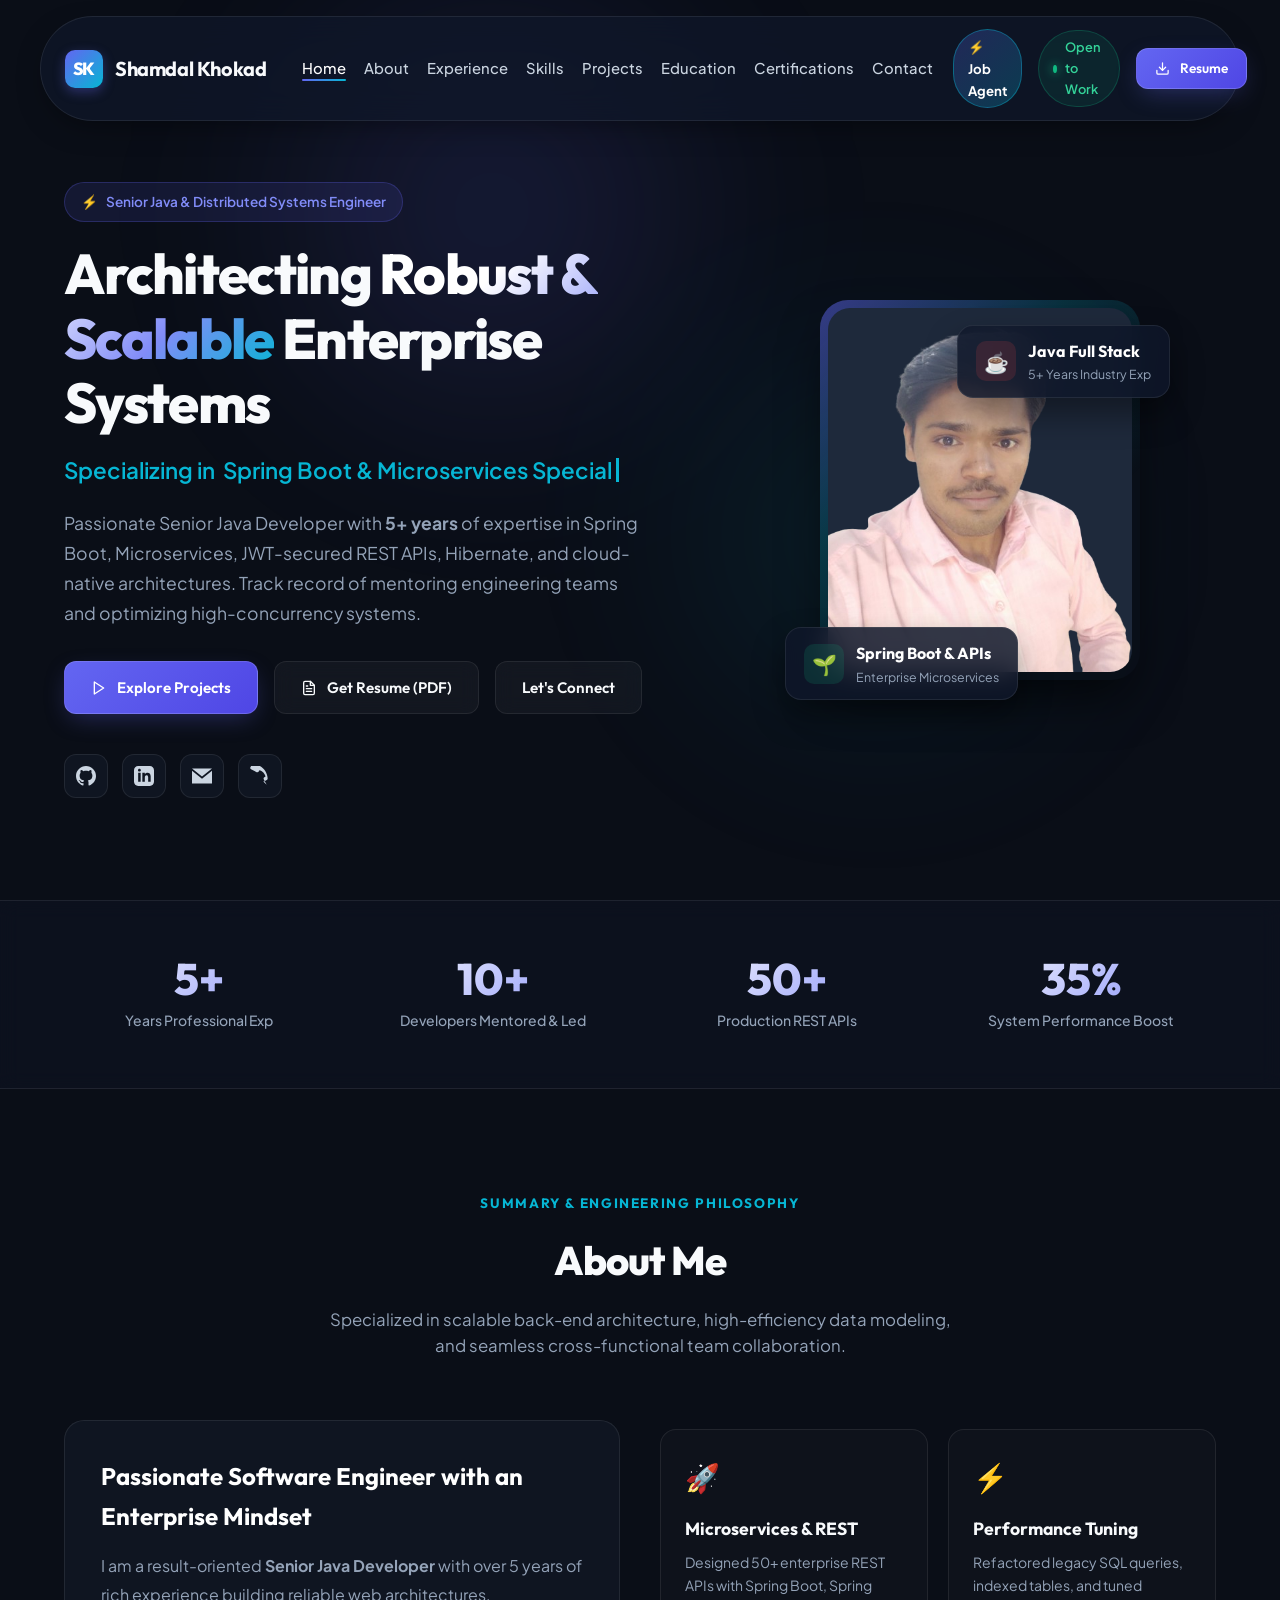
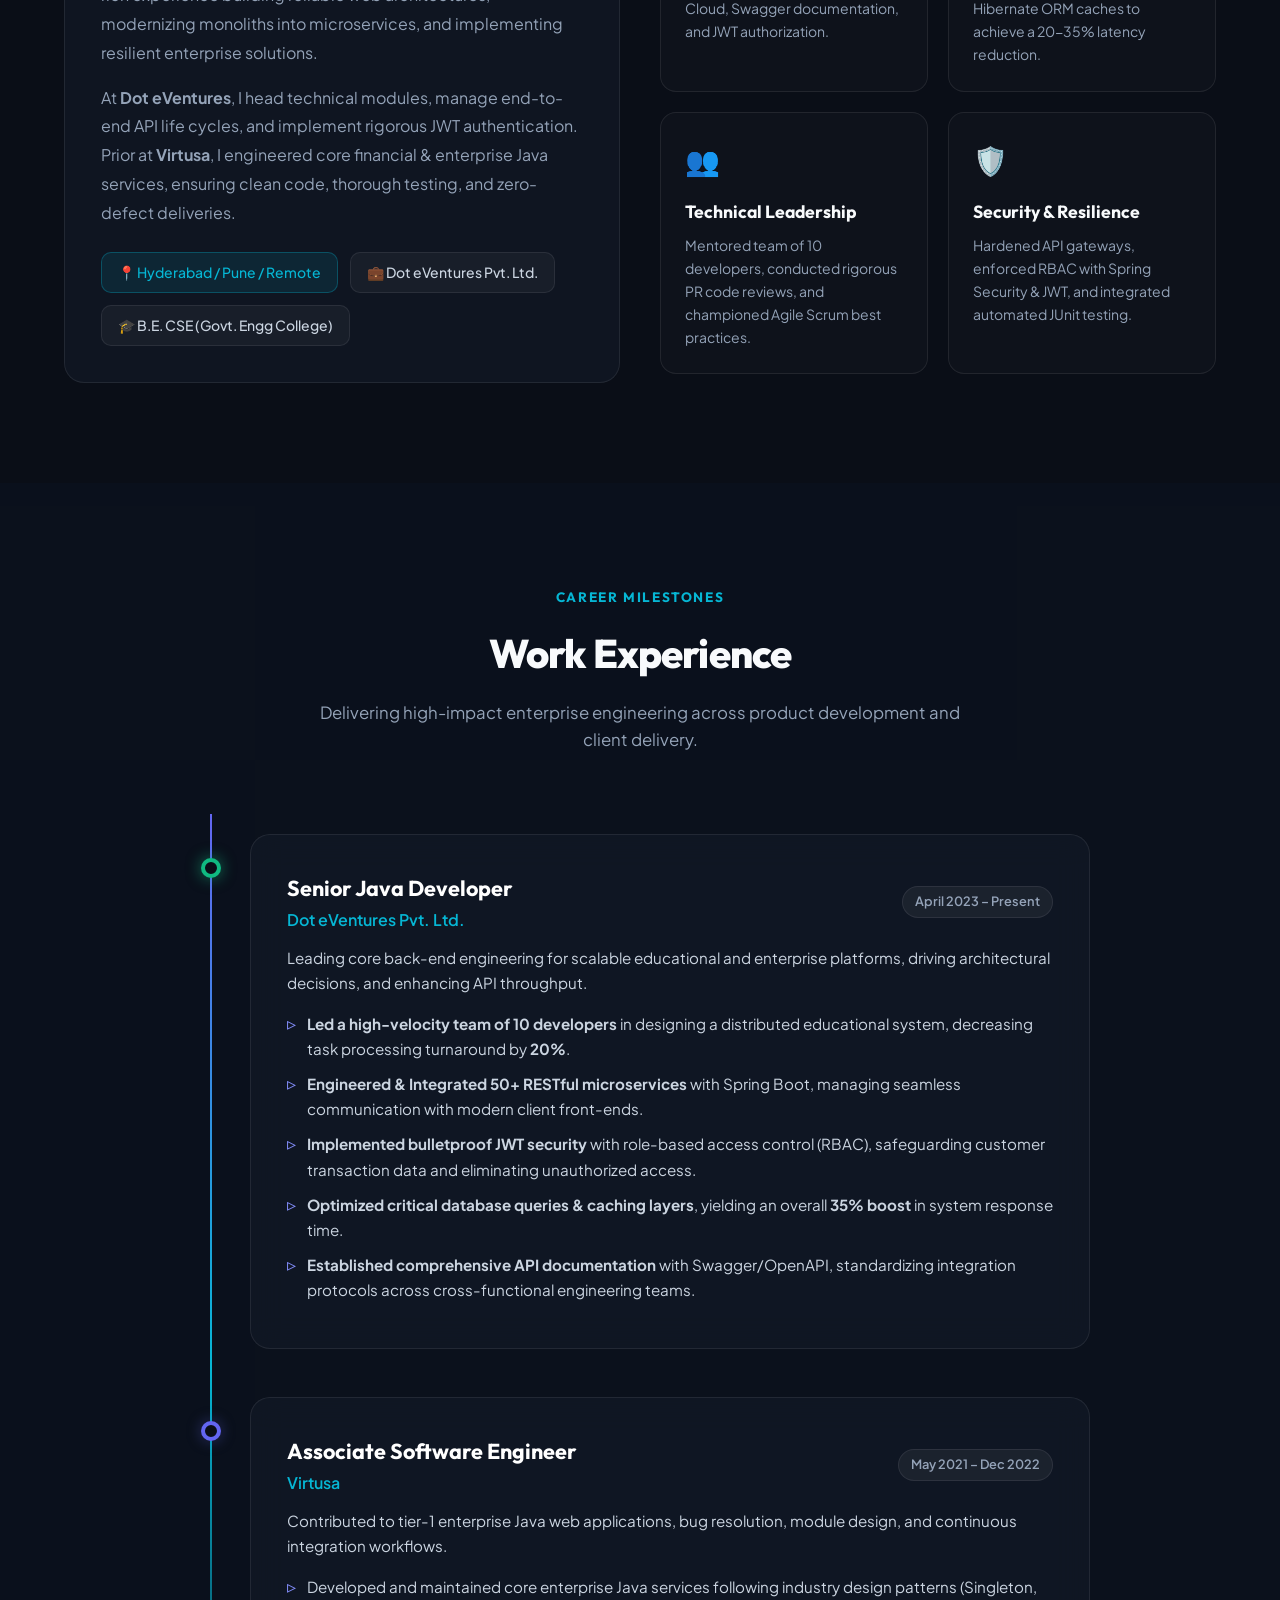
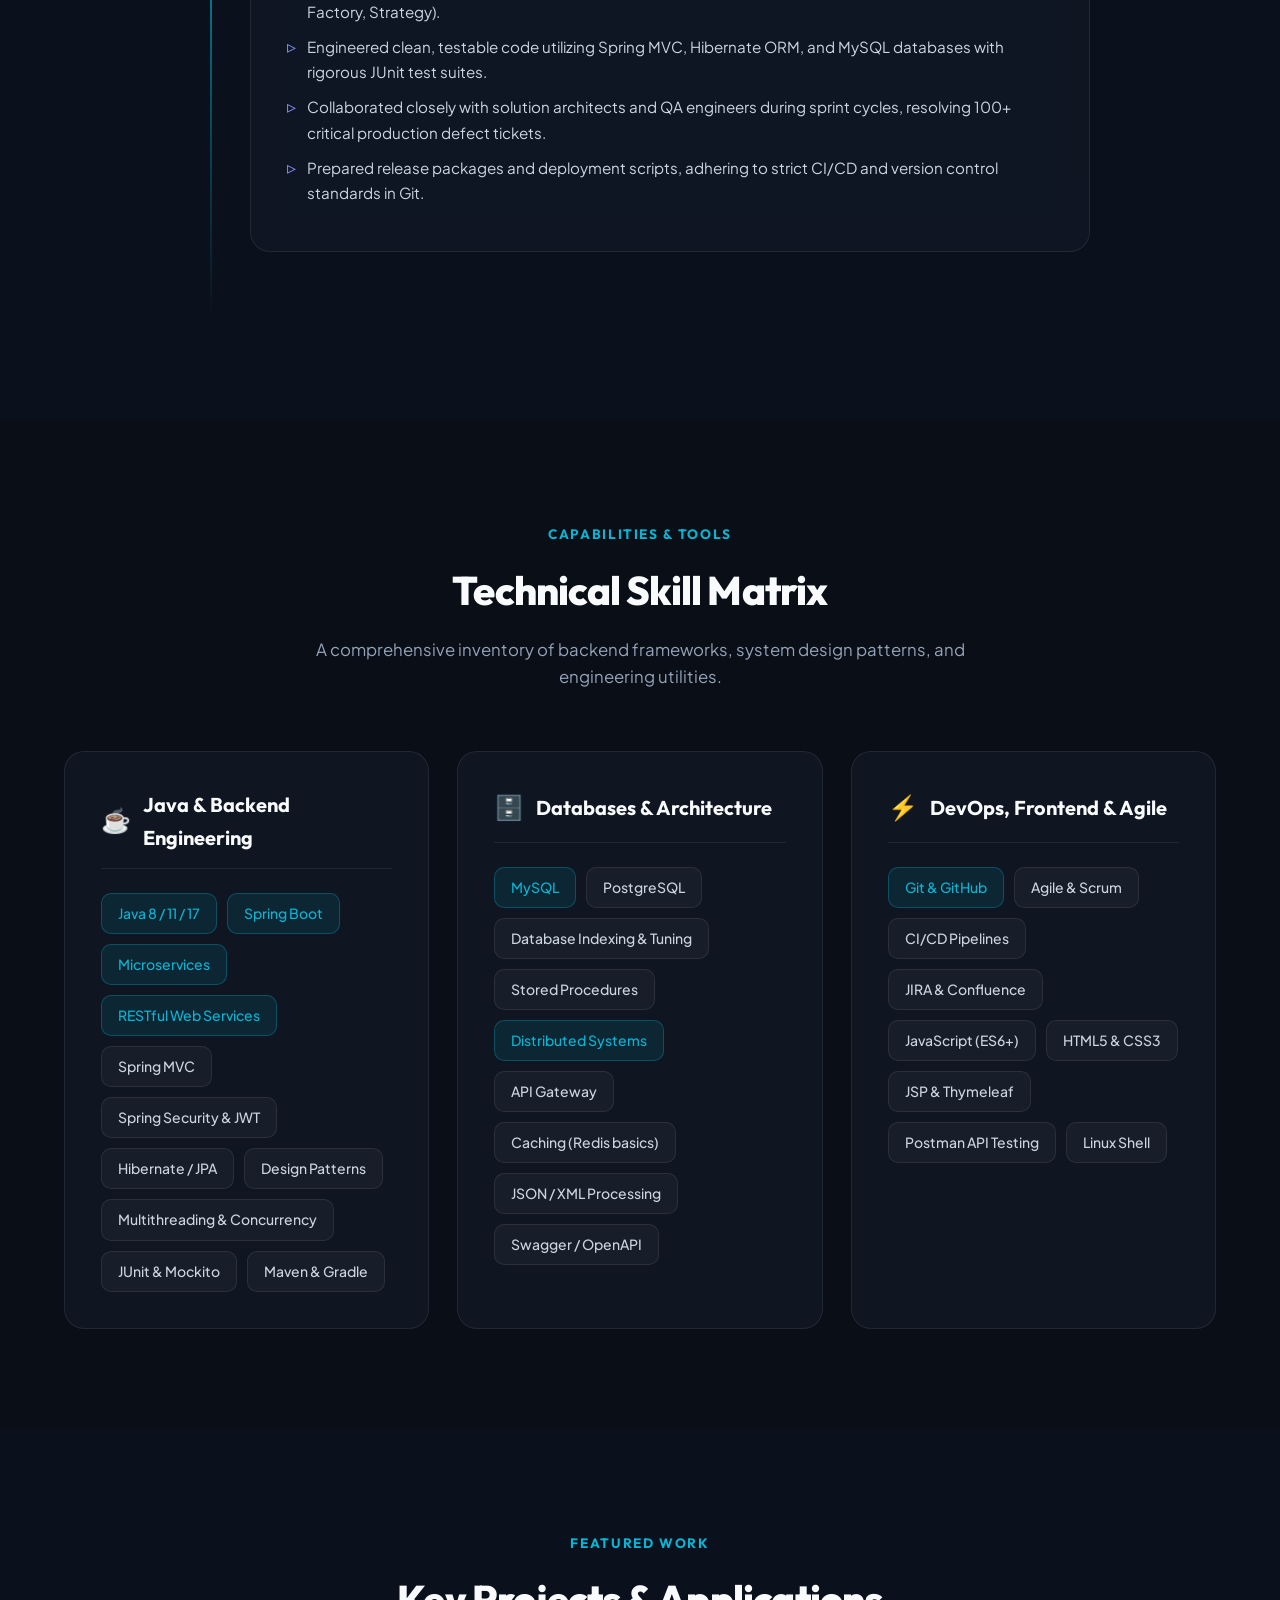
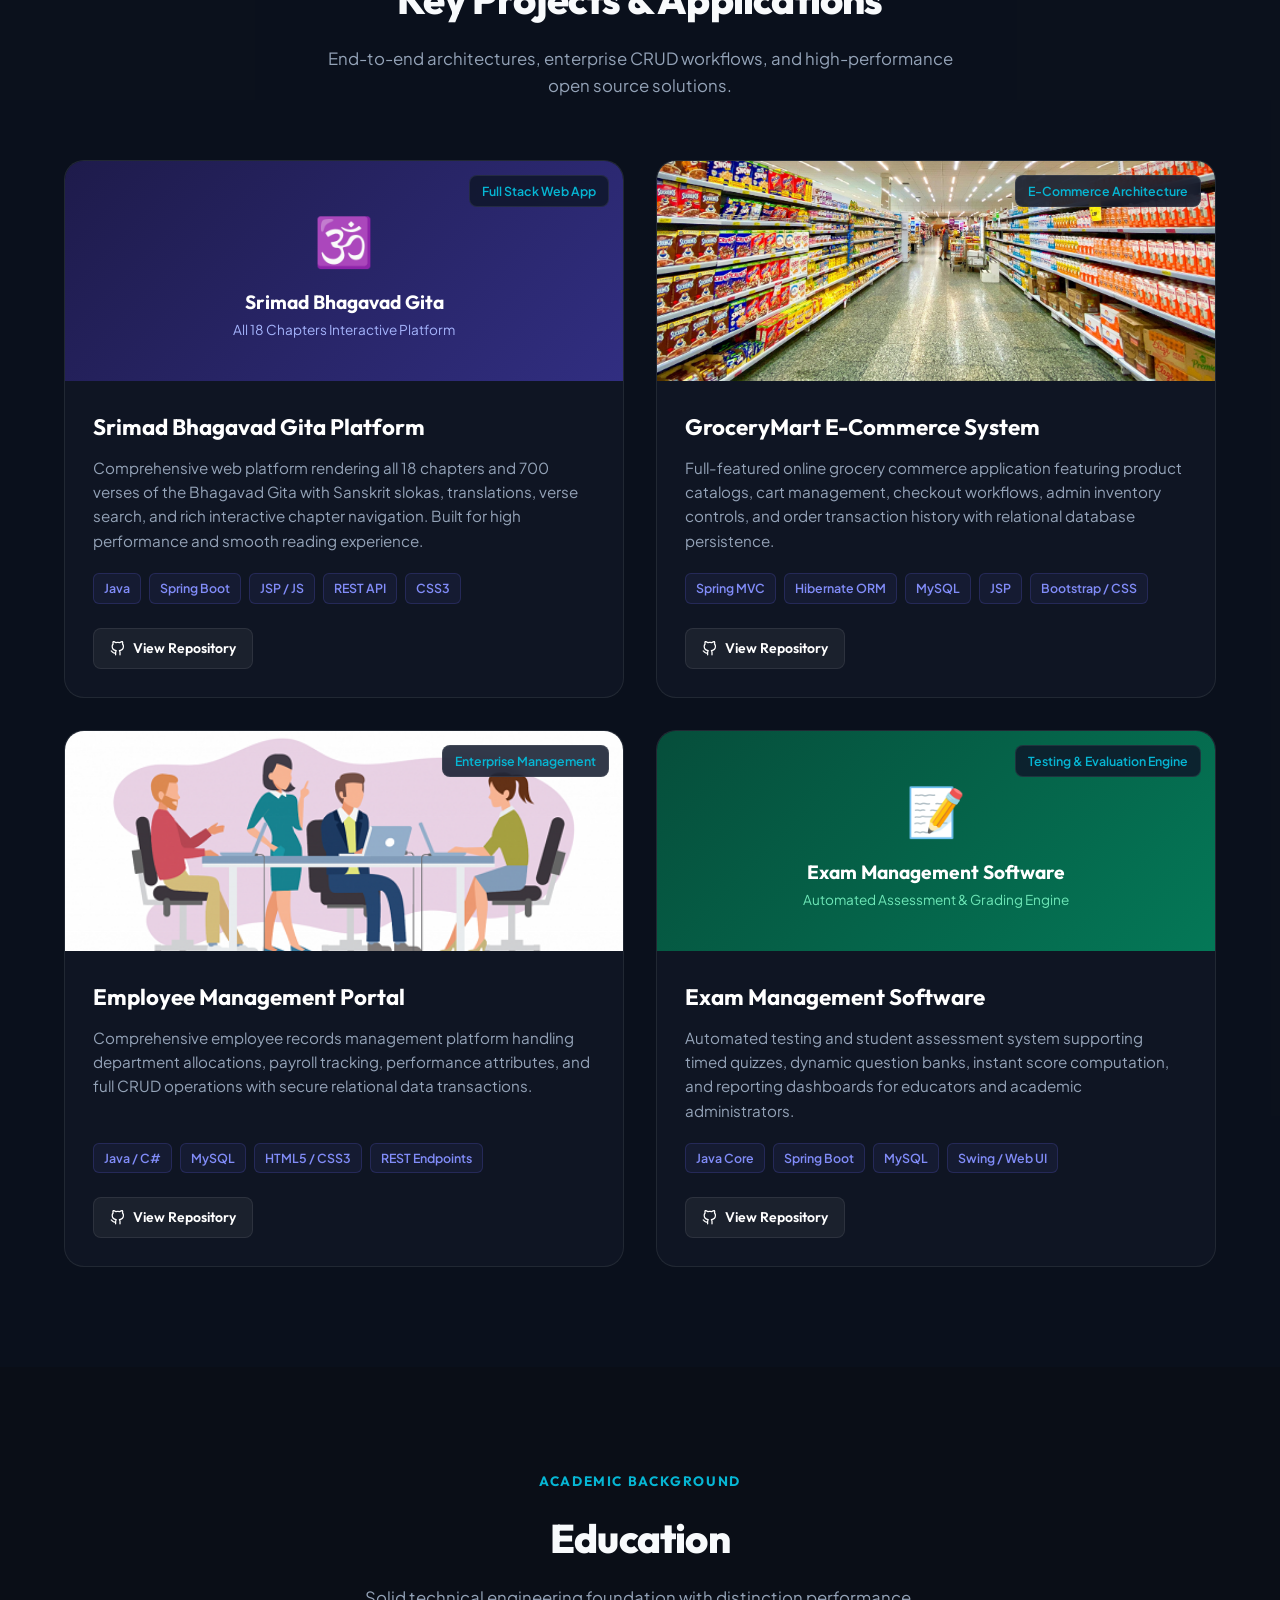
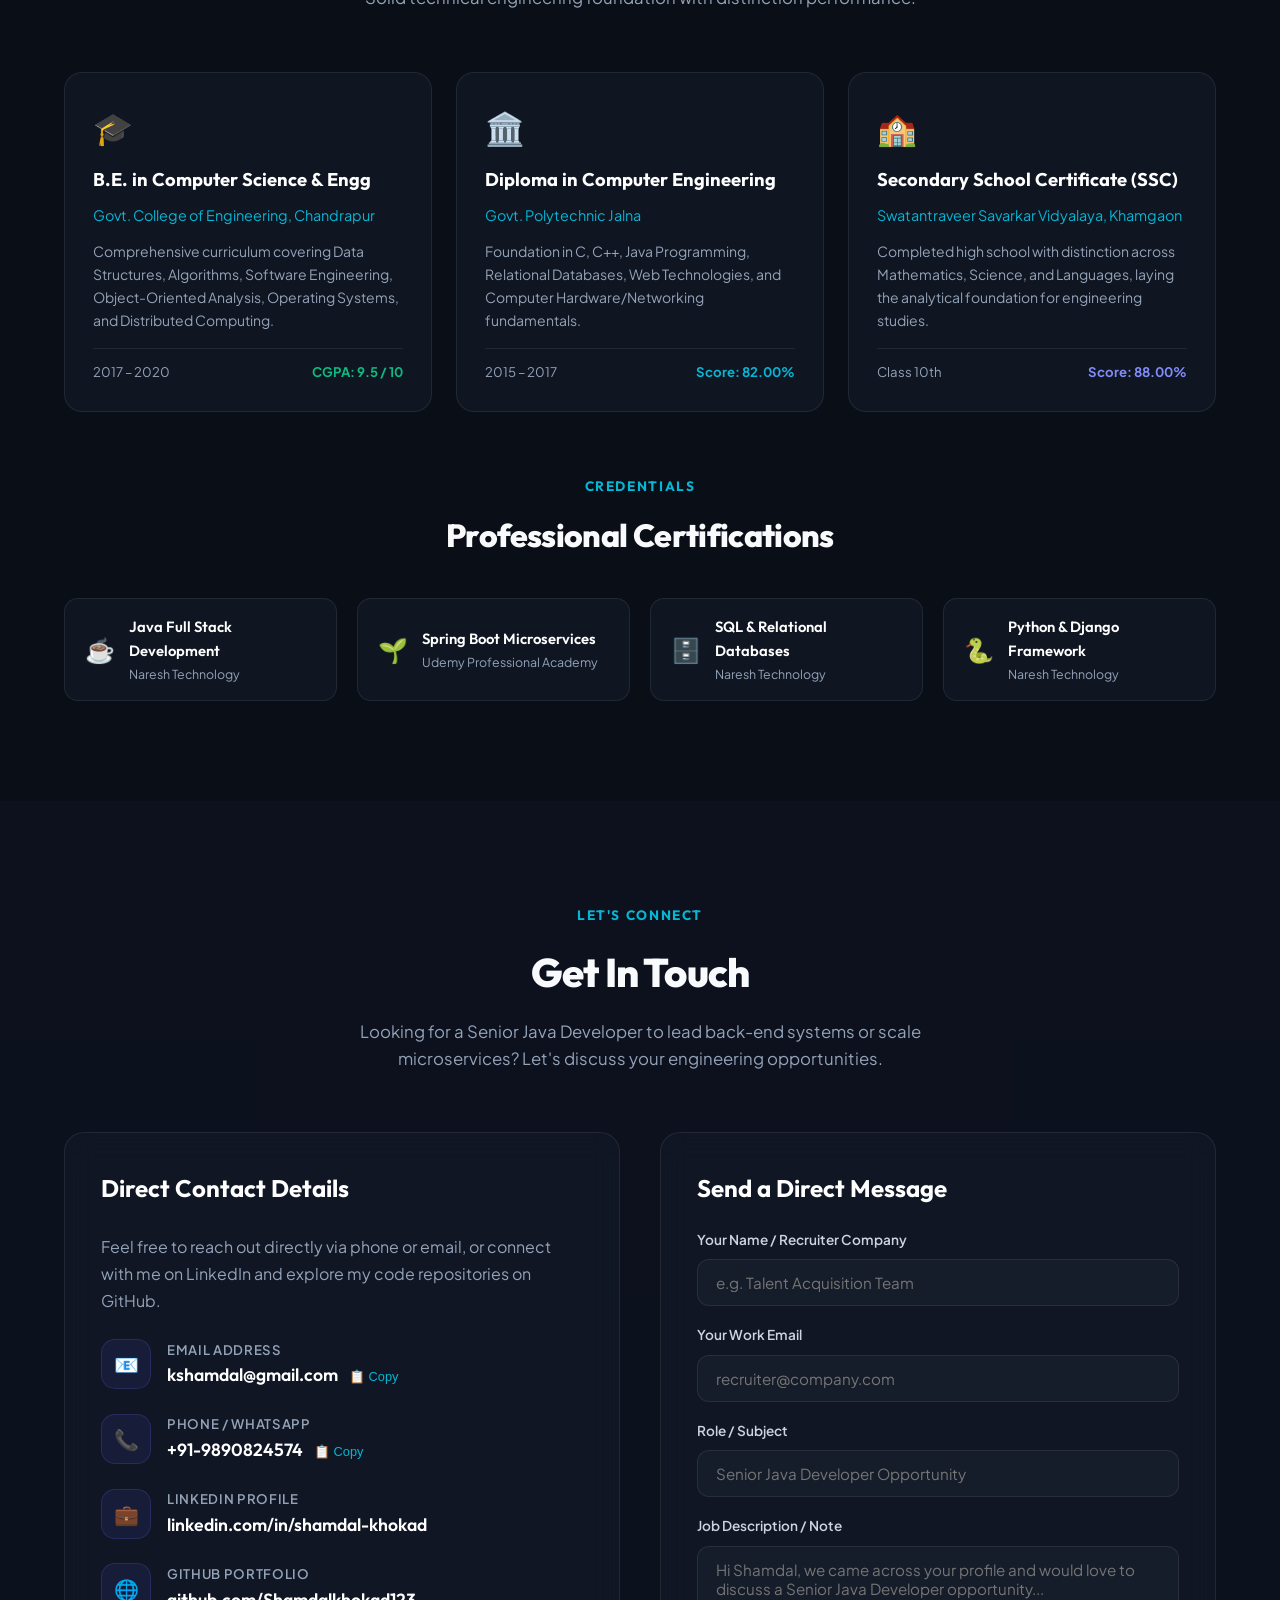
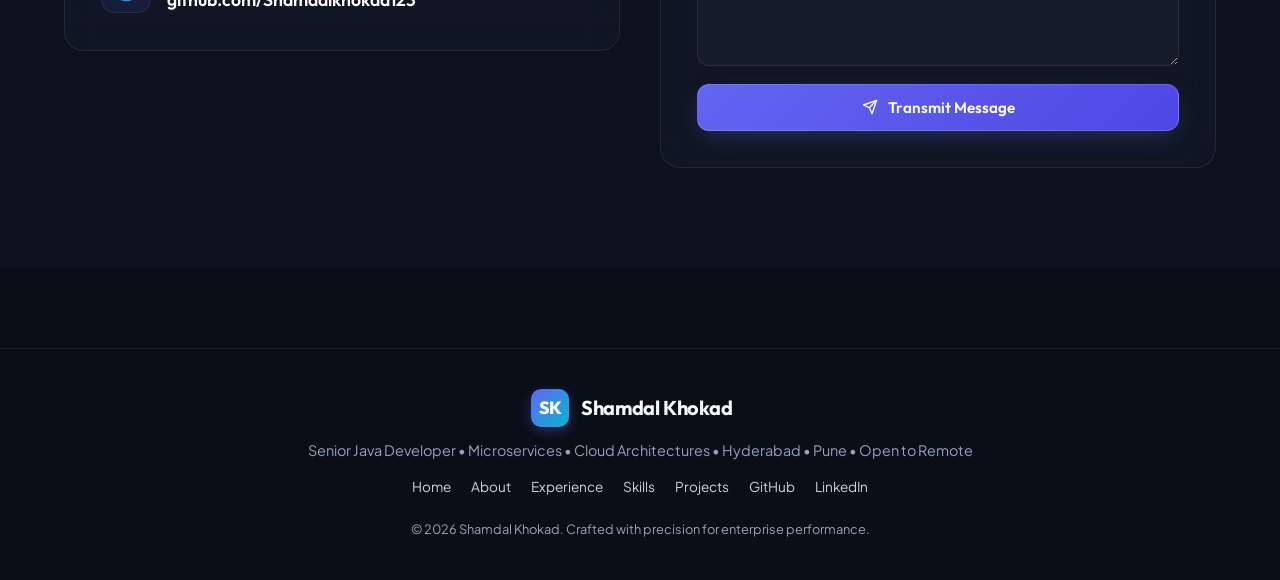
==== commit b12aa7f1: "feat: add Job Application Agent and Management Center with AI pitch generation, direct apply workflo" ====
--- a/index.html
+++ b/index.html
@@ -37,6 +37,9 @@
     </ul>
 
     <div class="nav-actions">
+      <a href="jobs.html" class="nav-agent-btn" title="Open Job Application Command Center">
+        <span>⚡ Job Agent</span>
+      </a>
       <div class="status-pill" title="Available for immediate Senior Java & Full Stack roles">
         <span class="status-dot"></span>
         <span>Open to Work</span>
--- a/src/main/resources/static/css/welcomeCustom.css
+++ b/src/main/resources/static/css/welcomeCustom.css
@@ -128,6 +128,7 @@
   display: flex;
   align-items: center;
   justify-content: space-between;
+  gap: 20px;
   z-index: 1000;
   box-shadow: 0 10px 30px -10px rgba(0, 0, 0, 0.5);
   transition: var(--tr-smooth);
@@ -143,6 +144,8 @@
   font-weight: 700;
   font-size: 1.25rem;
   letter-spacing: -0.02em;
+  flex-shrink: 0;
+  margin-right: 16px;
 }
 
 .nav-logo-badge {
@@ -162,8 +165,29 @@
 .nav-links {
   display: flex;
   align-items: center;
-  gap: 28px;
+  gap: 18px;
   list-style: none;
+}
+
+.nav-agent-btn {
+  display: inline-flex;
+  align-items: center;
+  gap: 6px;
+  background: linear-gradient(135deg, rgba(99, 102, 241, 0.25), rgba(6, 182, 212, 0.25));
+  border: 1px solid rgba(6, 182, 212, 0.4);
+  color: #ffffff !important;
+  padding: 6px 14px;
+  border-radius: 9999px;
+  font-size: 0.825rem;
+  font-weight: 700;
+  text-decoration: none;
+  transition: var(--tr-smooth);
+}
+
+.nav-agent-btn:hover {
+  background: linear-gradient(135deg, var(--primary), var(--accent-cyan));
+  box-shadow: 0 4px 15px var(--accent-cyan-glow);
+  transform: translateY(-2px);
 }
 
 .nav-links a {
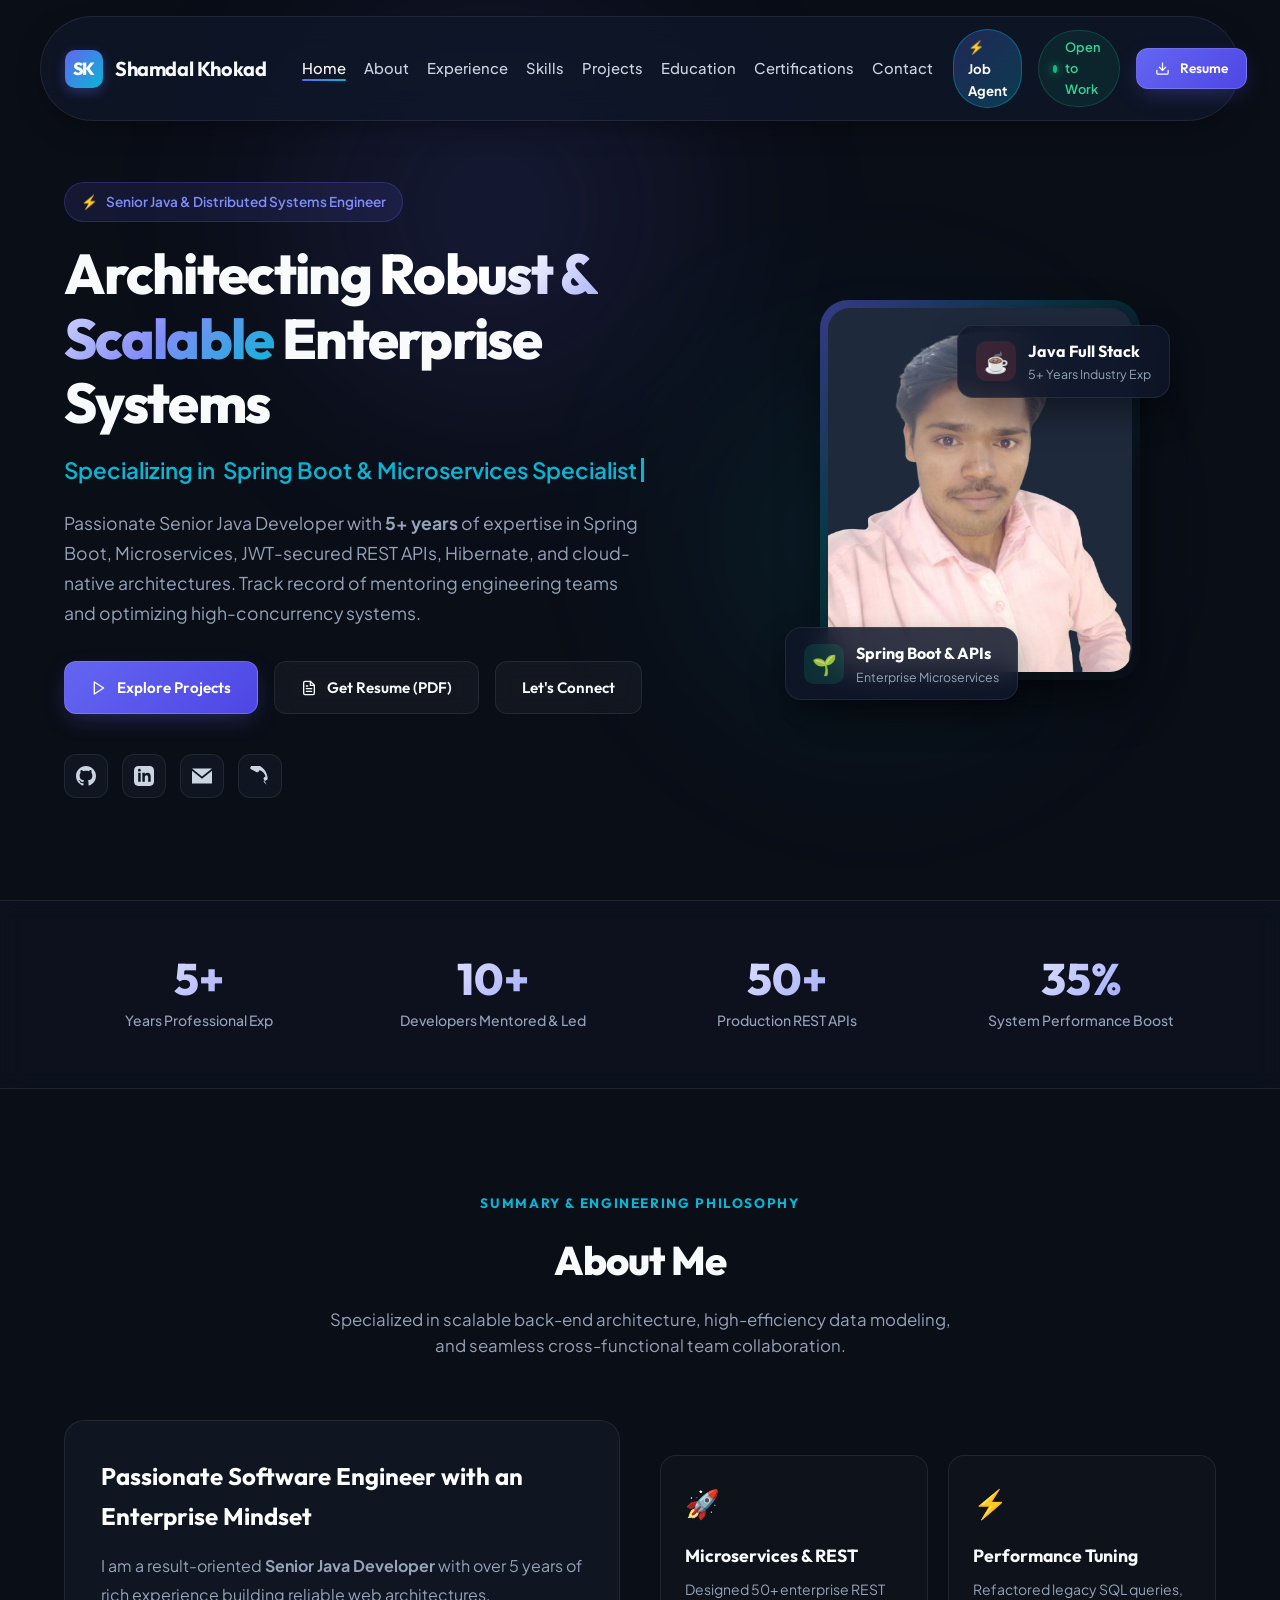
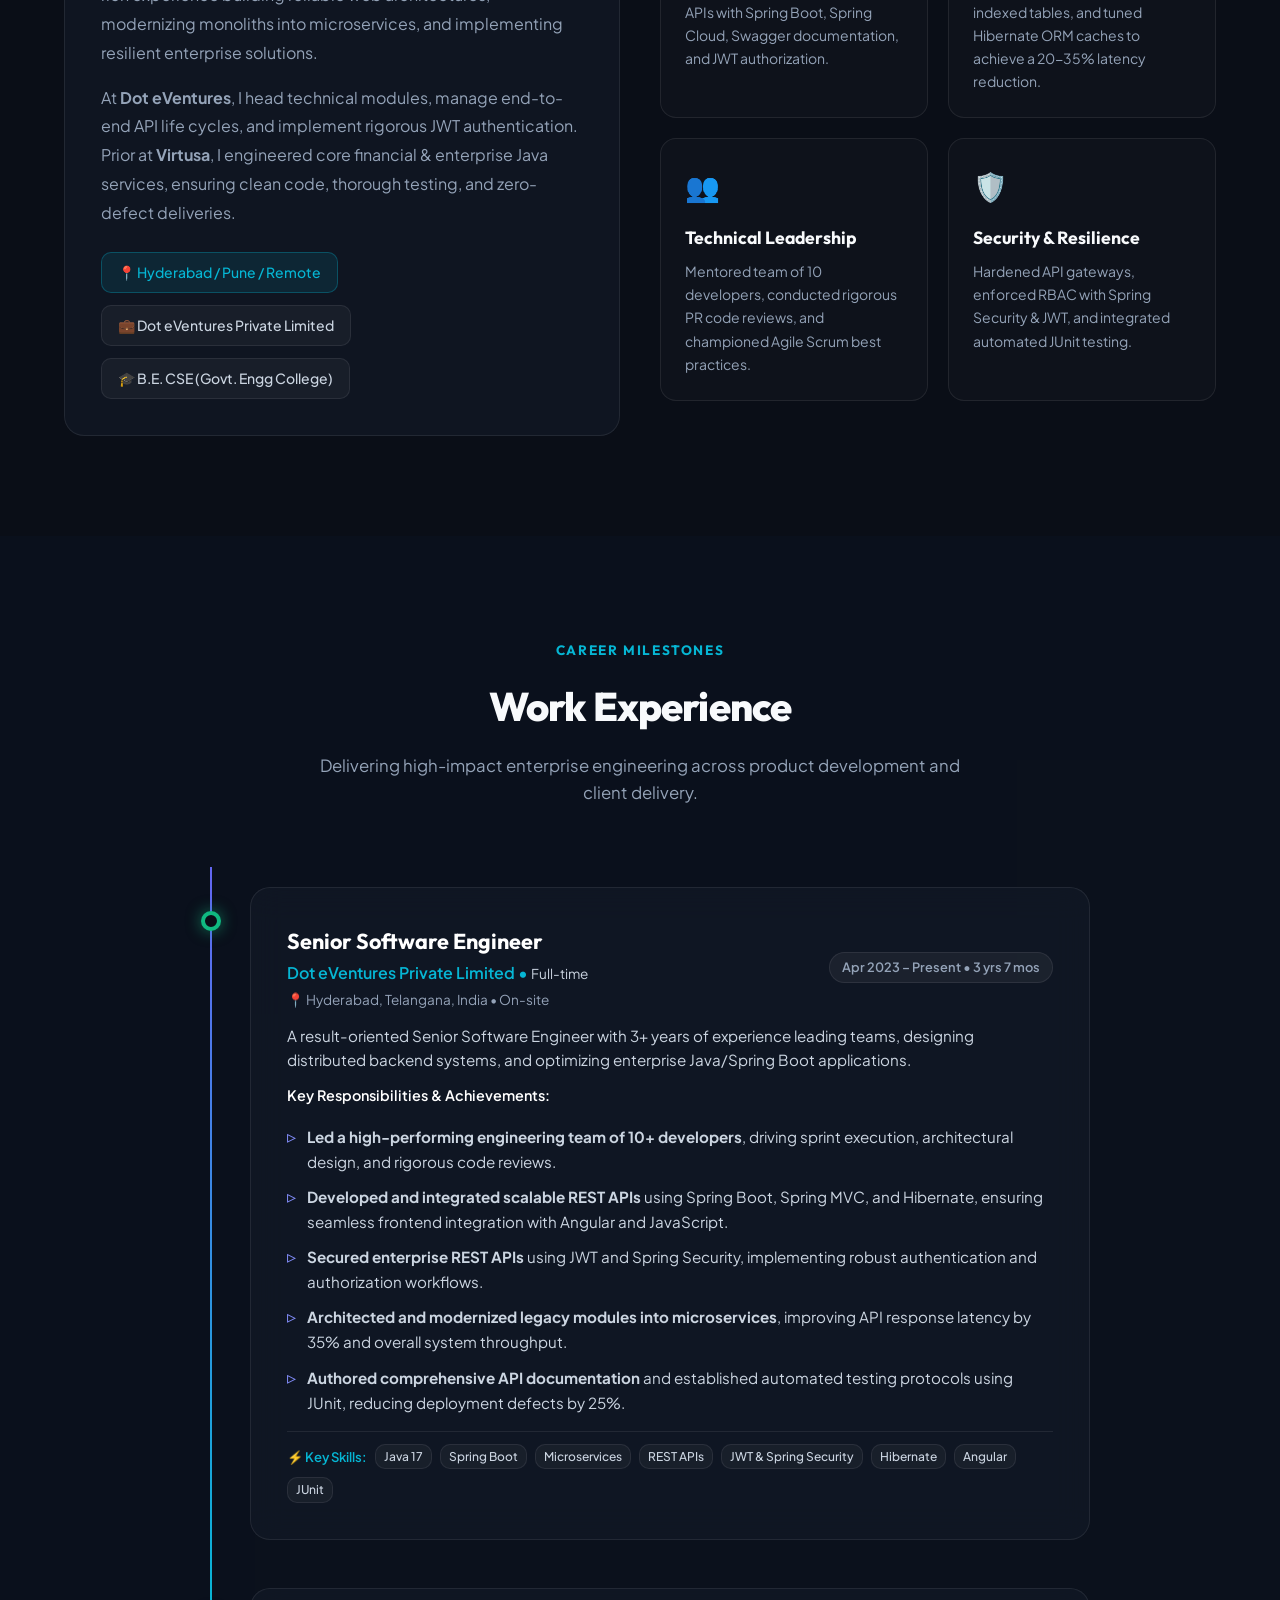
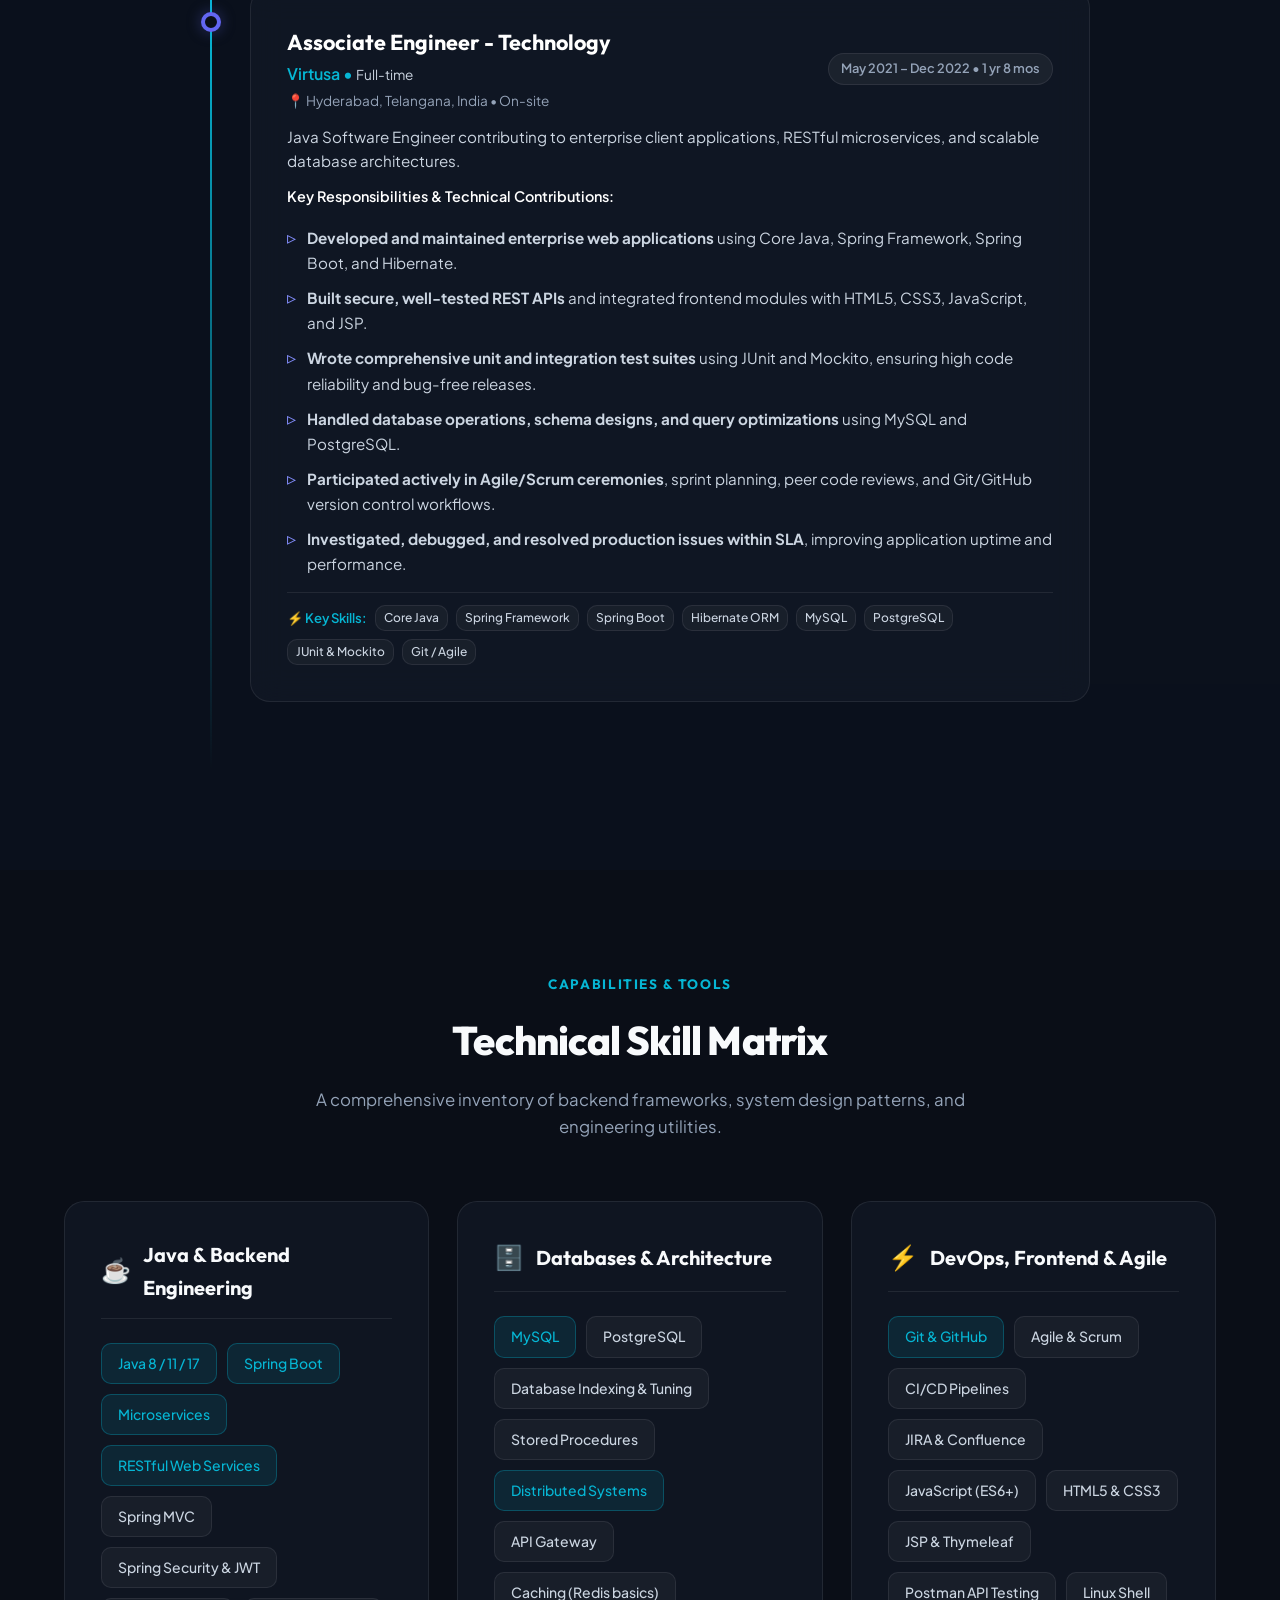
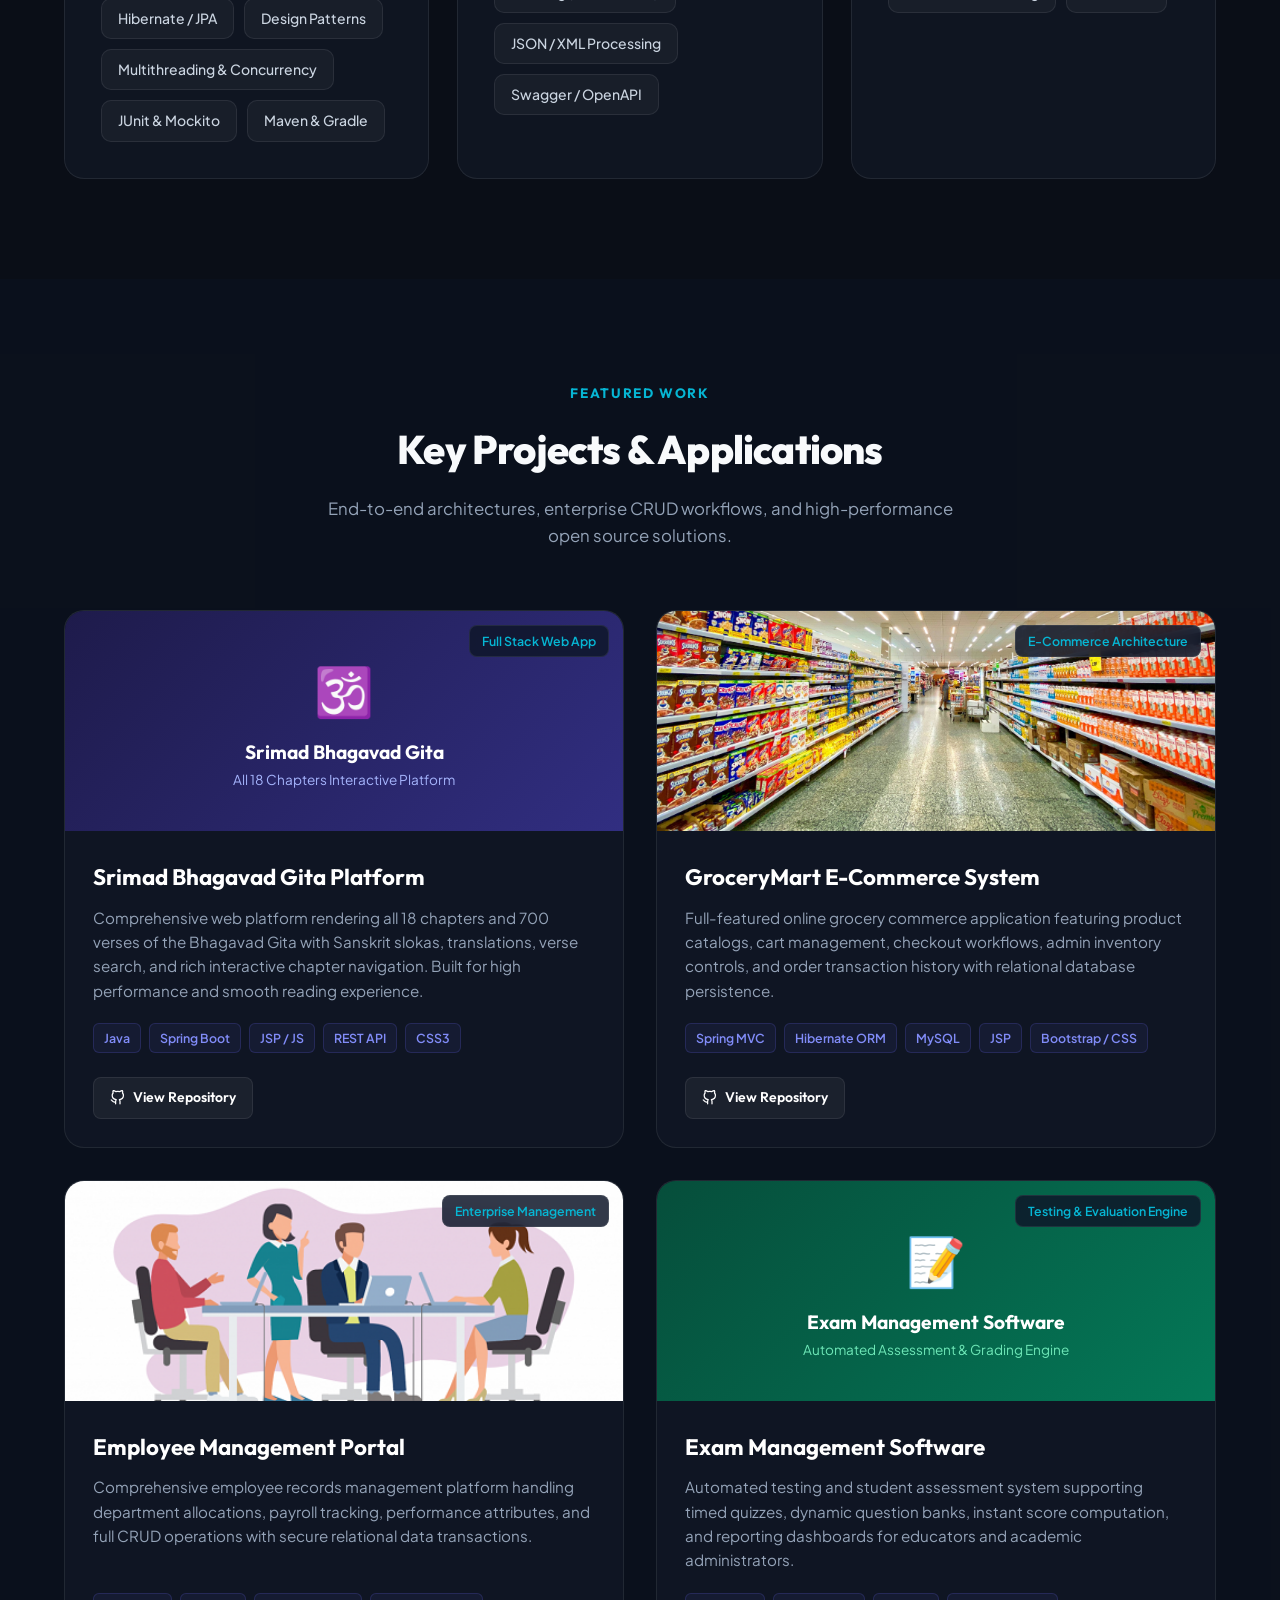
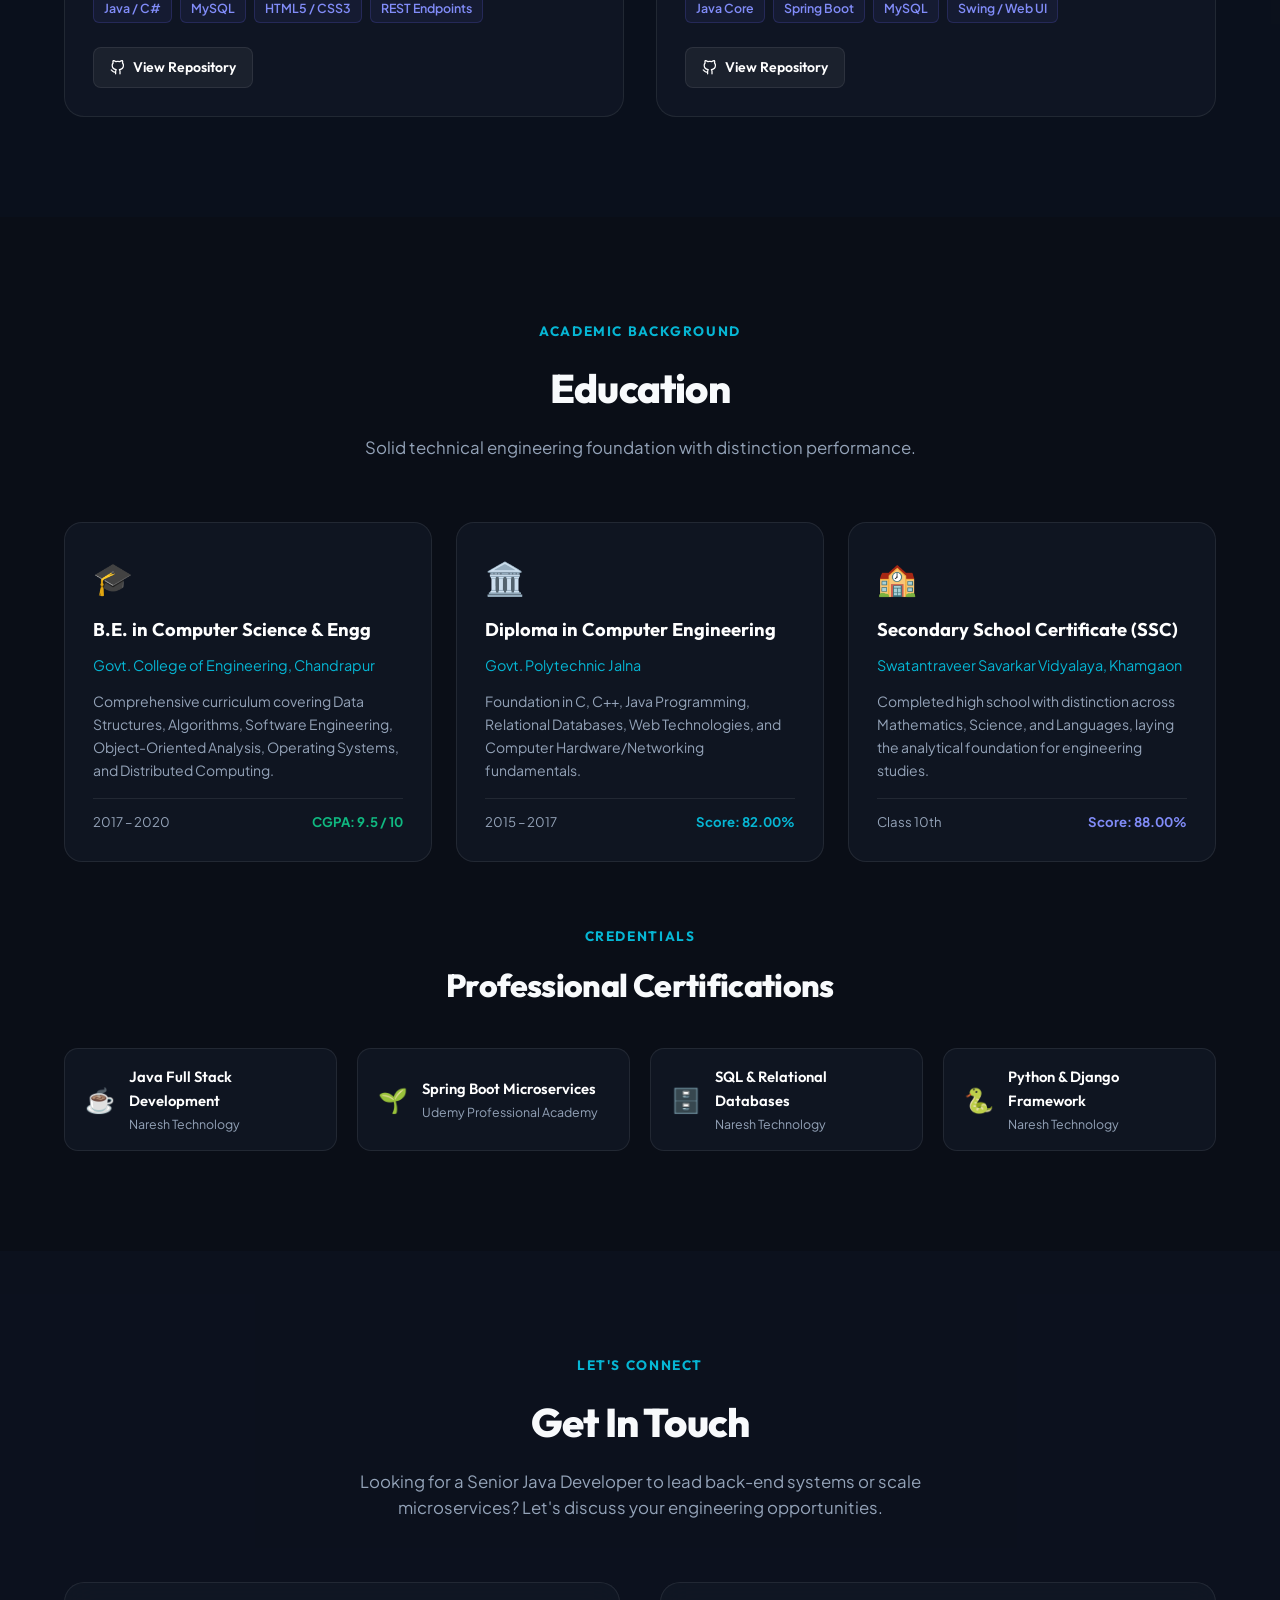
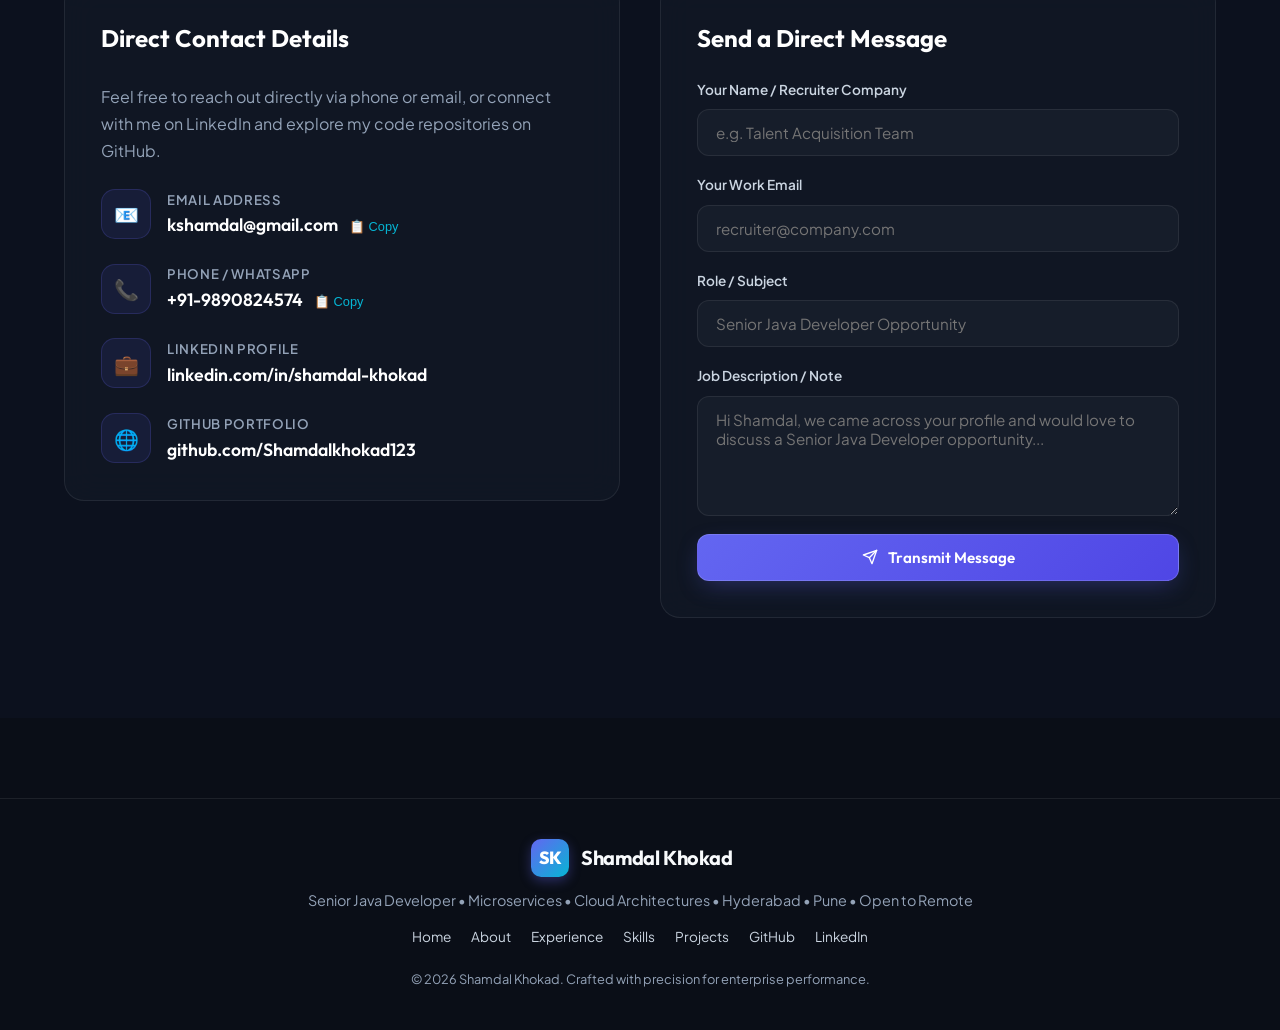
==== commit 93b5da89: "feat: sync work experience with LinkedIn profile verbatim" ====
--- a/index.html
+++ b/index.html
@@ -180,7 +180,7 @@
           </p>
           <div style="display: flex; gap: 12px; flex-wrap: wrap;">
             <span class="skill-pill hot">📍 Hyderabad / Pune / Remote</span>
-            <span class="skill-pill">💼 Dot eVentures Pvt. Ltd.</span>
+            <span class="skill-pill">💼 Dot eVentures Private Limited</span>
             <span class="skill-pill">🎓 B.E. CSE (Govt. Engg College)</span>
           </div>
         </div>
@@ -227,21 +227,34 @@
           <div class="glass-card">
             <div class="timeline-header">
               <div>
-                <h3 class="timeline-role">Senior Java Developer</h3>
-                <div class="timeline-company">Dot eVentures Pvt. Ltd.</div>
+                <h3 class="timeline-role">Senior Software Engineer</h3>
+                <div class="timeline-company">Dot eVentures Private Limited &bull; <span style="font-size: 0.85rem; color: var(--text-sub); font-weight: normal;">Full-time</span></div>
+                <div style="font-size: 0.85rem; color: var(--text-muted); margin-top: 3px;">📍 Hyderabad, Telangana, India &bull; On-site</div>
               </div>
-              <span class="timeline-date">April 2023 &ndash; Present</span>
-            </div>
-            <p style="color: var(--text-sub); font-size: 0.95rem; margin-bottom: 14px;">
-              Leading core back-end engineering for scalable educational and enterprise platforms, driving architectural decisions, and enhancing API throughput.
+              <span class="timeline-date">Apr 2023 &ndash; Present &bull; 3 yrs 7 mos</span>
+            </div>
+            <p style="color: var(--text-sub); font-size: 0.95rem; margin-top: 10px; margin-bottom: 12px; line-height: 1.6;">
+              A result-oriented Senior Software Engineer with 3+ years of experience leading teams, designing distributed backend systems, and optimizing enterprise Java/Spring Boot applications.
             </p>
+            <div style="font-weight: 600; color: #fff; font-size: 0.9rem; margin-top: 12px; margin-bottom: 8px;">Key Responsibilities &amp; Achievements:</div>
             <ul class="timeline-bullets">
-              <li><strong>Led a high-velocity team of 10 developers</strong> in designing a distributed educational system, decreasing task processing turnaround by <strong>20%</strong>.</li>
-              <li><strong>Engineered &amp; Integrated 50+ RESTful microservices</strong> with Spring Boot, managing seamless communication with modern client front-ends.</li>
-              <li><strong>Implemented bulletproof JWT security</strong> with role-based access control (RBAC), safeguarding customer transaction data and eliminating unauthorized access.</li>
-              <li><strong>Optimized critical database queries &amp; caching layers</strong>, yielding an overall <strong>35% boost</strong> in system response time.</li>
-              <li><strong>Established comprehensive API documentation</strong> with Swagger/OpenAPI, standardizing integration protocols across cross-functional engineering teams.</li>
+              <li><strong>Led a high-performing engineering team of 10+ developers</strong>, driving sprint execution, architectural design, and rigorous code reviews.</li>
+              <li><strong>Developed and integrated scalable REST APIs</strong> using Spring Boot, Spring MVC, and Hibernate, ensuring seamless frontend integration with Angular and JavaScript.</li>
+              <li><strong>Secured enterprise REST APIs</strong> using JWT and Spring Security, implementing robust authentication and authorization workflows.</li>
+              <li><strong>Architected and modernized legacy modules into microservices</strong>, improving API response latency by 35% and overall system throughput.</li>
+              <li><strong>Authored comprehensive API documentation</strong> and established automated testing protocols using JUnit, reducing deployment defects by 25%.</li>
             </ul>
+            <div style="margin-top: 16px; padding-top: 12px; border-top: 1px solid rgba(255, 255, 255, 0.08); display: flex; align-items: center; gap: 8px; flex-wrap: wrap;">
+              <span style="color: var(--accent-cyan); font-size: 0.82rem; font-weight: 600;">⚡ Key Skills:</span>
+              <span class="skill-pill" style="font-size: 0.75rem; padding: 2px 8px;">Java 17</span>
+              <span class="skill-pill" style="font-size: 0.75rem; padding: 2px 8px;">Spring Boot</span>
+              <span class="skill-pill" style="font-size: 0.75rem; padding: 2px 8px;">Microservices</span>
+              <span class="skill-pill" style="font-size: 0.75rem; padding: 2px 8px;">REST APIs</span>
+              <span class="skill-pill" style="font-size: 0.75rem; padding: 2px 8px;">JWT &amp; Spring Security</span>
+              <span class="skill-pill" style="font-size: 0.75rem; padding: 2px 8px;">Hibernate</span>
+              <span class="skill-pill" style="font-size: 0.75rem; padding: 2px 8px;">Angular</span>
+              <span class="skill-pill" style="font-size: 0.75rem; padding: 2px 8px;">JUnit</span>
+            </div>
           </div>
         </div>
 
@@ -251,20 +264,35 @@
           <div class="glass-card">
             <div class="timeline-header">
               <div>
-                <h3 class="timeline-role">Associate Software Engineer</h3>
-                <div class="timeline-company">Virtusa</div>
+                <h3 class="timeline-role">Associate Engineer - Technology</h3>
+                <div class="timeline-company">Virtusa &bull; <span style="font-size: 0.85rem; color: var(--text-sub); font-weight: normal;">Full-time</span></div>
+                <div style="font-size: 0.85rem; color: var(--text-muted); margin-top: 3px;">📍 Hyderabad, Telangana, India &bull; On-site</div>
               </div>
-              <span class="timeline-date">May 2021 &ndash; Dec 2022</span>
-            </div>
-            <p style="color: var(--text-sub); font-size: 0.95rem; margin-bottom: 14px;">
-              Contributed to tier-1 enterprise Java web applications, bug resolution, module design, and continuous integration workflows.
+              <span class="timeline-date">May 2021 &ndash; Dec 2022 &bull; 1 yr 8 mos</span>
+            </div>
+            <p style="color: var(--text-sub); font-size: 0.95rem; margin-top: 10px; margin-bottom: 12px; line-height: 1.6;">
+              Java Software Engineer contributing to enterprise client applications, RESTful microservices, and scalable database architectures.
             </p>
+            <div style="font-weight: 600; color: #fff; font-size: 0.9rem; margin-top: 12px; margin-bottom: 8px;">Key Responsibilities &amp; Technical Contributions:</div>
             <ul class="timeline-bullets">
-              <li>Developed and maintained core enterprise Java services following industry design patterns (Singleton, Factory, Strategy).</li>
-              <li>Engineered clean, testable code utilizing Spring MVC, Hibernate ORM, and MySQL databases with rigorous JUnit test suites.</li>
-              <li>Collaborated closely with solution architects and QA engineers during sprint cycles, resolving 100+ critical production defect tickets.</li>
-              <li>Prepared release packages and deployment scripts, adhering to strict CI/CD and version control standards in Git.</li>
+              <li><strong>Developed and maintained enterprise web applications</strong> using Core Java, Spring Framework, Spring Boot, and Hibernate.</li>
+              <li><strong>Built secure, well-tested REST APIs</strong> and integrated frontend modules with HTML5, CSS3, JavaScript, and JSP.</li>
+              <li><strong>Wrote comprehensive unit and integration test suites</strong> using JUnit and Mockito, ensuring high code reliability and bug-free releases.</li>
+              <li><strong>Handled database operations, schema designs, and query optimizations</strong> using MySQL and PostgreSQL.</li>
+              <li><strong>Participated actively in Agile/Scrum ceremonies</strong>, sprint planning, peer code reviews, and Git/GitHub version control workflows.</li>
+              <li><strong>Investigated, debugged, and resolved production issues within SLA</strong>, improving application uptime and performance.</li>
             </ul>
+            <div style="margin-top: 16px; padding-top: 12px; border-top: 1px solid rgba(255, 255, 255, 0.08); display: flex; align-items: center; gap: 8px; flex-wrap: wrap;">
+              <span style="color: var(--accent-cyan); font-size: 0.82rem; font-weight: 600;">⚡ Key Skills:</span>
+              <span class="skill-pill" style="font-size: 0.75rem; padding: 2px 8px;">Core Java</span>
+              <span class="skill-pill" style="font-size: 0.75rem; padding: 2px 8px;">Spring Framework</span>
+              <span class="skill-pill" style="font-size: 0.75rem; padding: 2px 8px;">Spring Boot</span>
+              <span class="skill-pill" style="font-size: 0.75rem; padding: 2px 8px;">Hibernate ORM</span>
+              <span class="skill-pill" style="font-size: 0.75rem; padding: 2px 8px;">MySQL</span>
+              <span class="skill-pill" style="font-size: 0.75rem; padding: 2px 8px;">PostgreSQL</span>
+              <span class="skill-pill" style="font-size: 0.75rem; padding: 2px 8px;">JUnit &amp; Mockito</span>
+              <span class="skill-pill" style="font-size: 0.75rem; padding: 2px 8px;">Git / Agile</span>
+            </div>
           </div>
         </div>
       </div>
